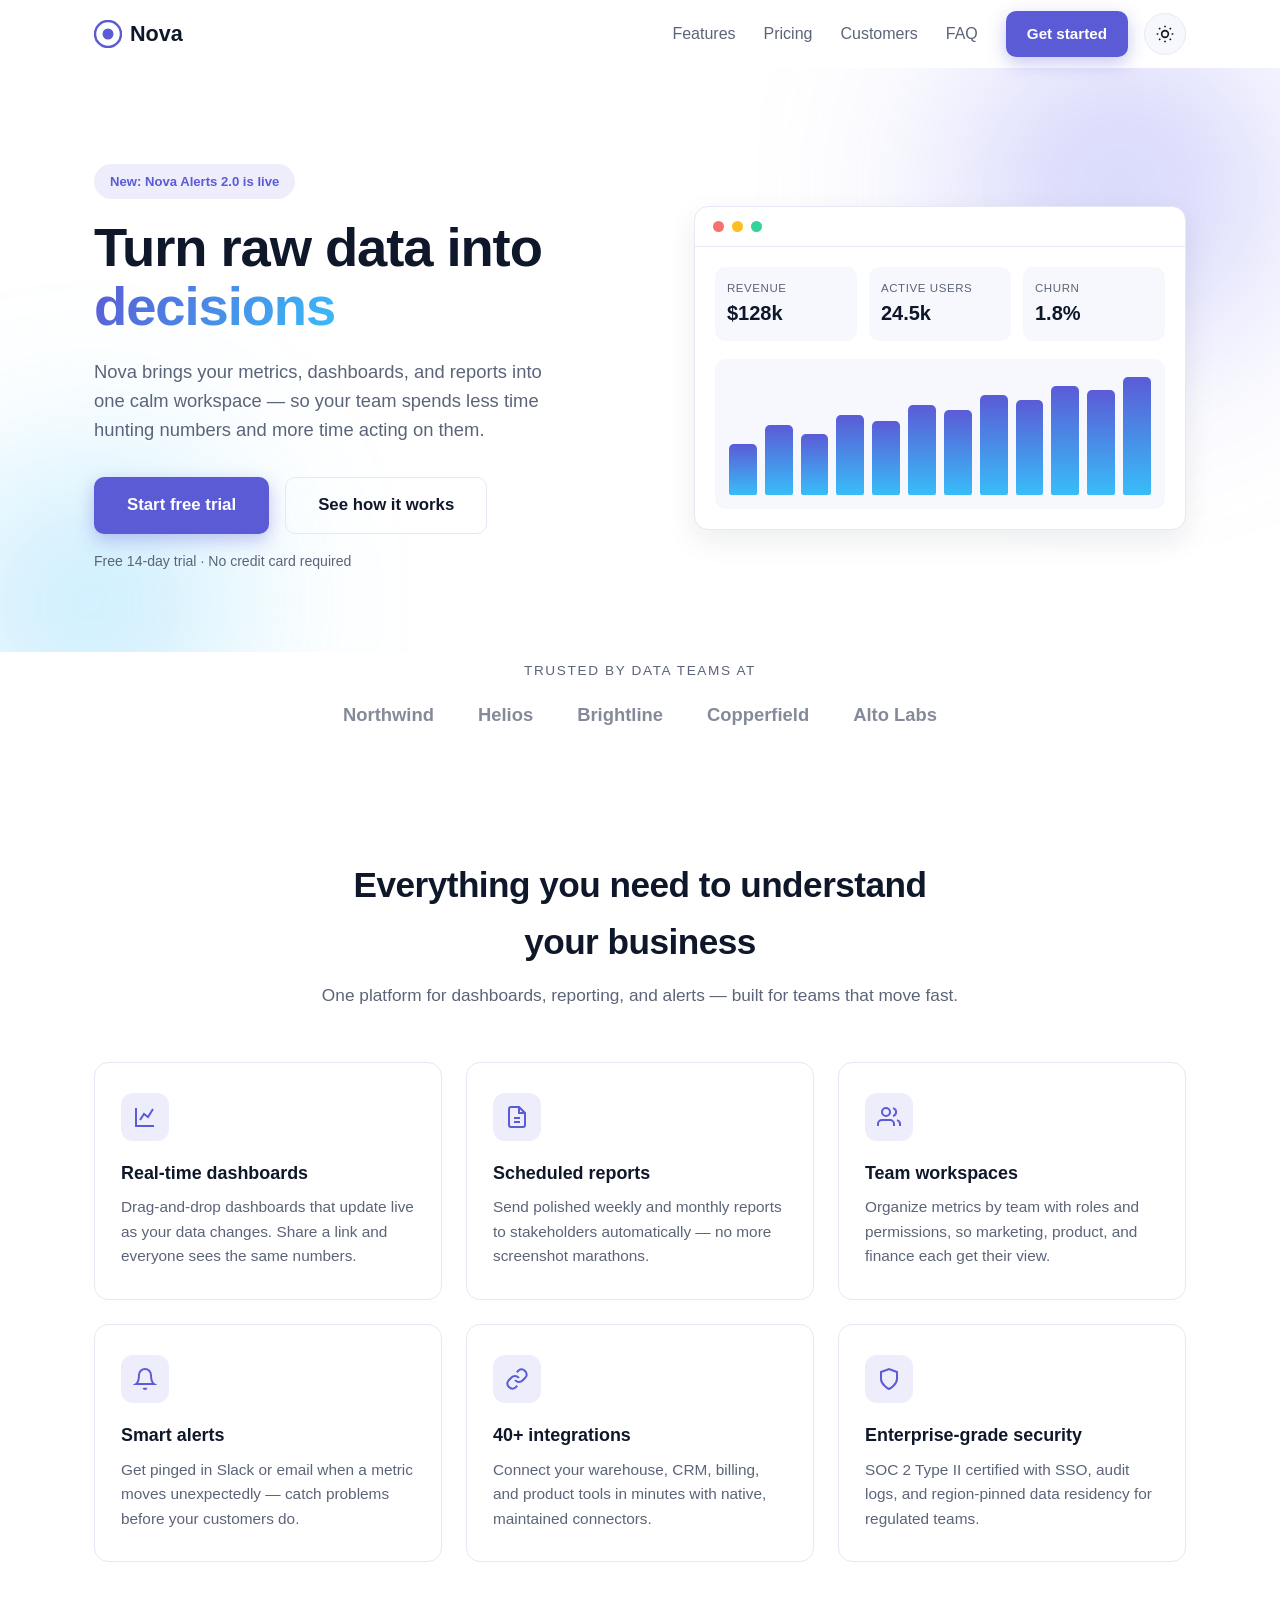
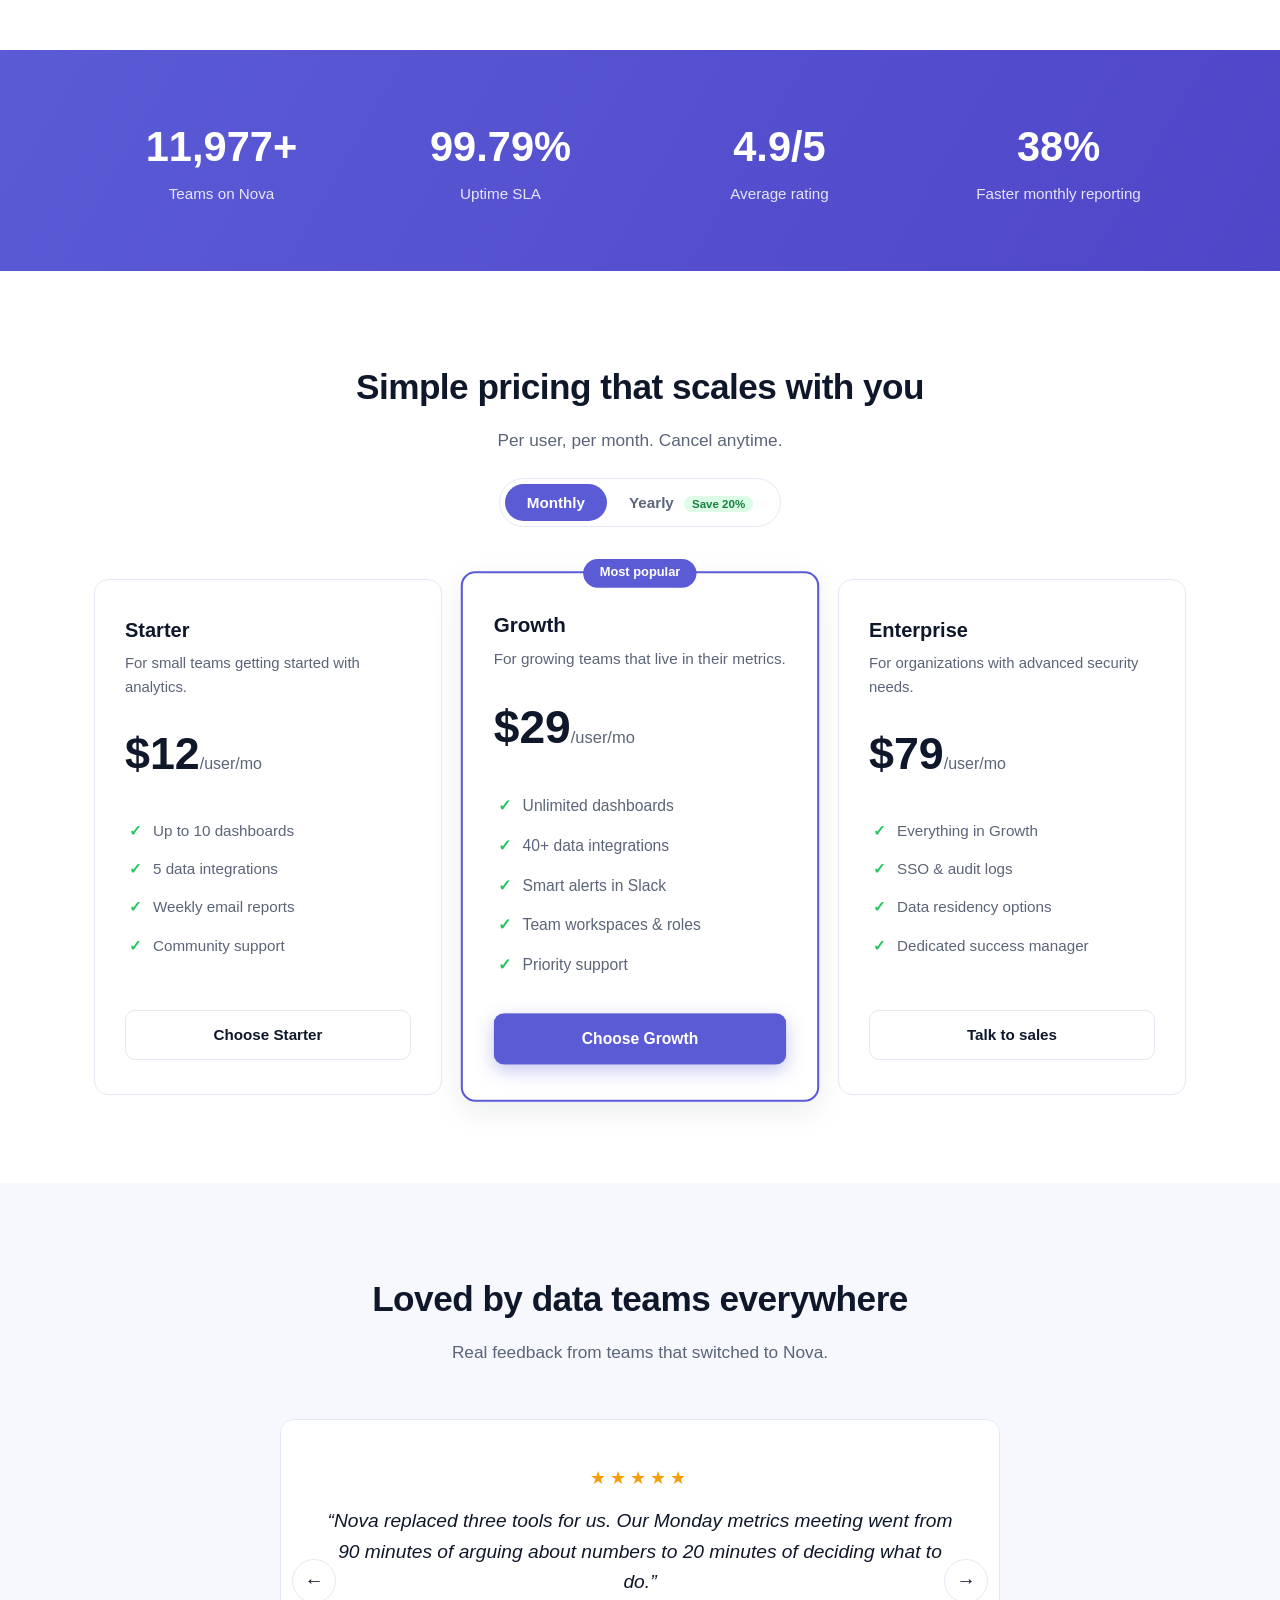
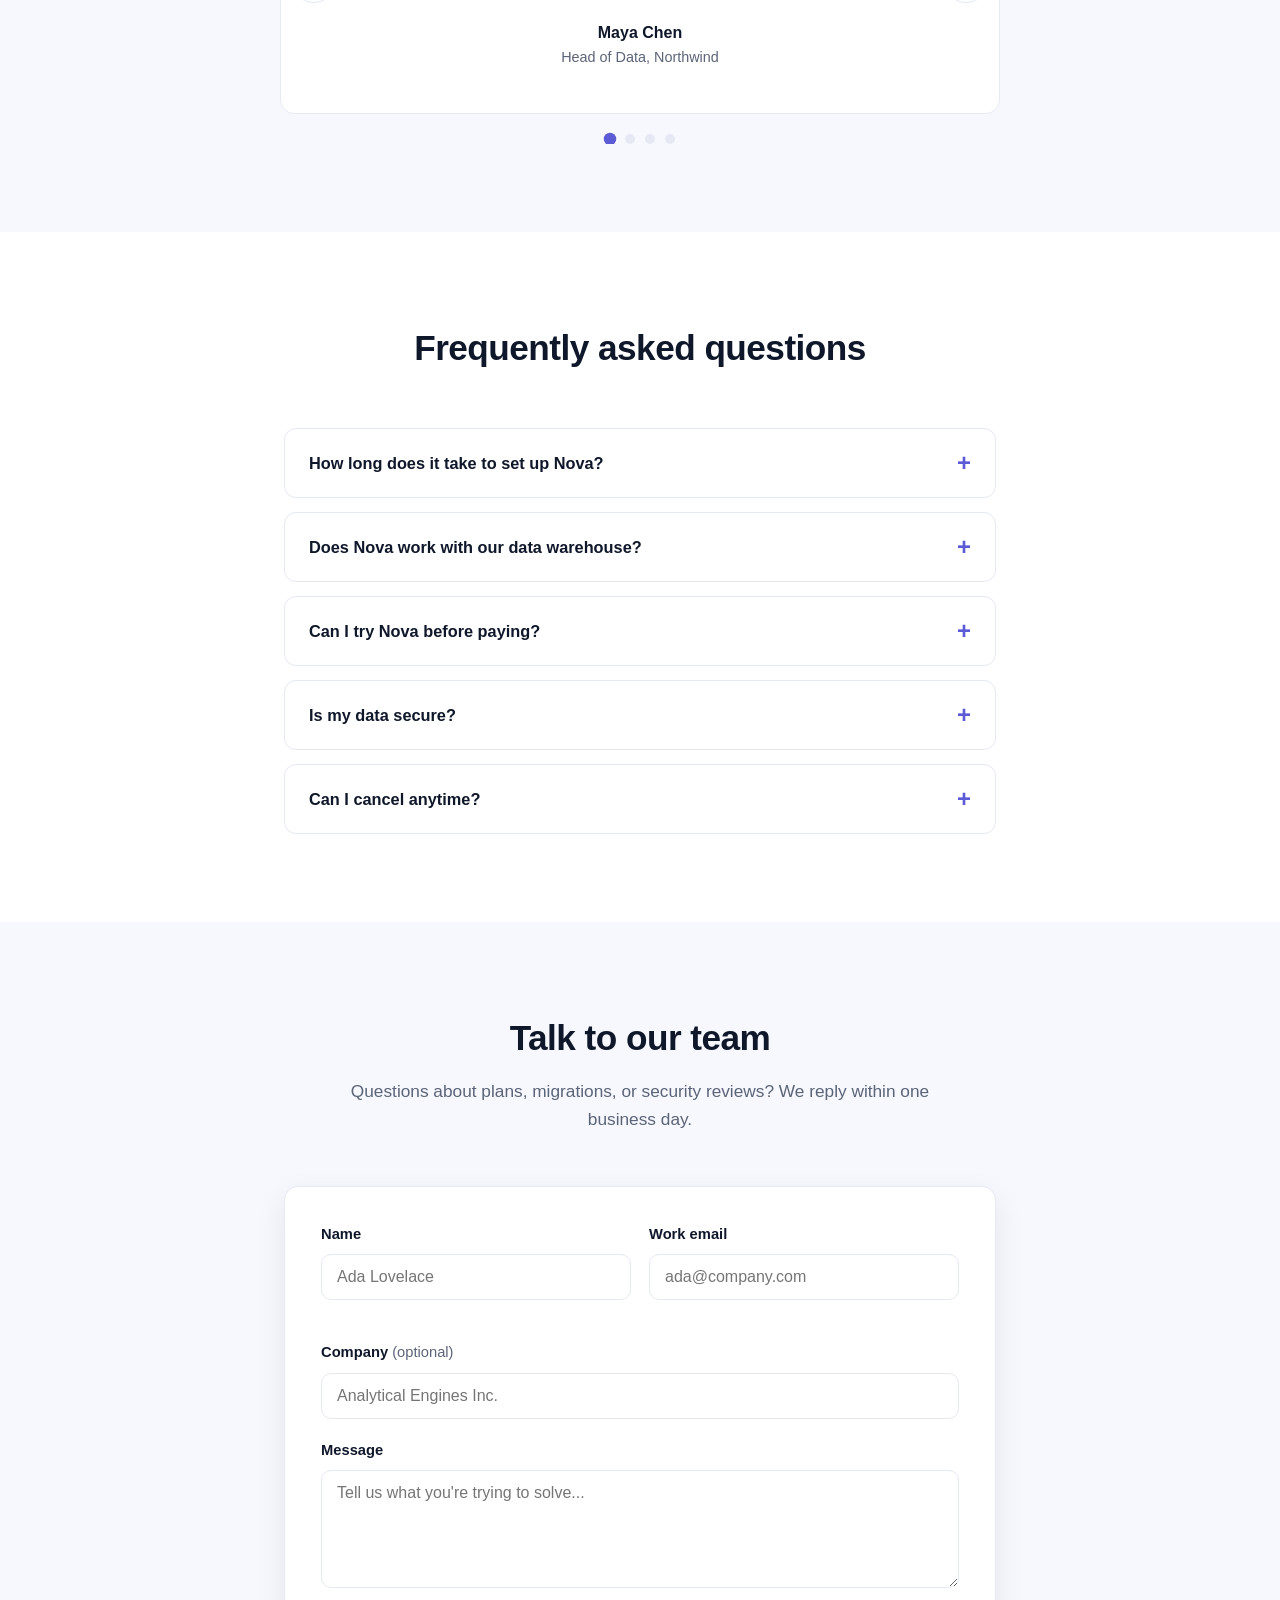
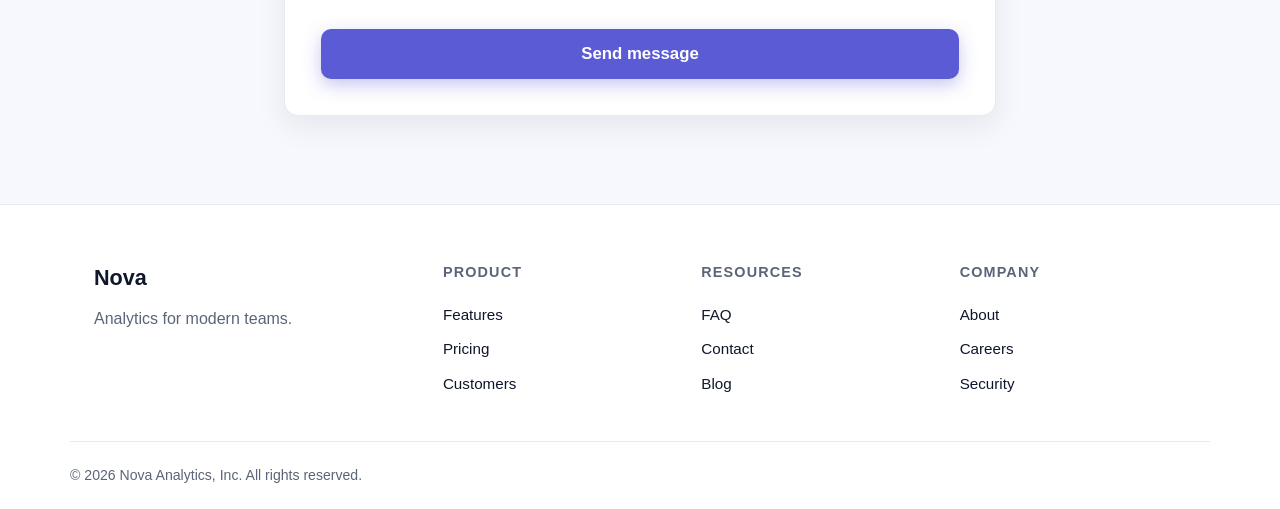
==== index.html @ 1d8ac04b "Add files via upload" ====
<!DOCTYPE html>
<html lang="en" data-theme="light">
<head>
  <meta charset="UTF-8" />
  <meta name="viewport" content="width=device-width, initial-scale=1.0" />
  <meta name="description" content="Nova — analytics for modern teams. Dashboards, reports and alerts in one calm workspace." />
  <title>Nova — Analytics for modern teams</title>
  <link rel="stylesheet" href="style.css" />
</head>
<body>
  <header id="siteHeader" class="site-header">
    <nav class="nav-inner" aria-label="Main navigation">
      <a href="#home" class="logo" aria-label="Nova home">
        <svg width="28" height="28" viewBox="0 0 28 28" fill="none" aria-hidden="true">
          <circle cx="14" cy="14" r="13" stroke="currentColor" stroke-width="2.5"/>
          <circle cx="14" cy="14" r="5.5" fill="currentColor"/>
        </svg>
        <span>Nova</span>
      </a>
      <button id="hamburger" class="hamburger" aria-label="Open menu" aria-expanded="false" aria-controls="navLinks">
        <span></span><span></span><span></span>
      </button>
      <ul id="navLinks" class="nav-links">
        <li><a href="#features">Features</a></li>
        <li><a href="#pricing">Pricing</a></li>
        <li><a href="#testimonials">Customers</a></li>
        <li><a href="#faq">FAQ</a></li>
        <li><a href="#contact" class="btn btn-primary nav-cta">Get started</a></li>
      </ul>
      <button id="themeToggle" class="theme-toggle" aria-label="Toggle dark mode">
        <svg class="icon-sun" width="20" height="20" viewBox="0 0 24 24" fill="none" stroke="currentColor" stroke-width="2" aria-hidden="true">
          <circle cx="12" cy="12" r="4"/><path d="M12 2v2M12 20v2M4.9 4.9l1.4 1.4M17.7 17.7l1.4 1.4M2 12h2M20 12h2M4.9 19.1l1.4-1.4M17.7 6.3l1.4-1.4"/>
        </svg>
        <svg class="icon-moon" width="20" height="20" viewBox="0 0 24 24" fill="none" stroke="currentColor" stroke-width="2" aria-hidden="true">
          <path d="M21 12.8A9 9 0 1 1 11.2 3a7 7 0 0 0 9.8 9.8z"/>
        </svg>
      </button>
    </nav>
  </header>

  <main>
    <!-- HERO -->
    <section id="home" class="hero">
      <div class="blob blob-1" aria-hidden="true"></div>
      <div class="blob blob-2" aria-hidden="true"></div>
      <div class="container hero-grid">
        <div class="hero-content">
          <span class="badge">New: Nova Alerts 2.0 is live</span>
          <h1>Turn raw data into <span class="gradient-text">decisions</span></h1>
          <p class="hero-sub">Nova brings your metrics, dashboards, and reports into one calm workspace — so your team spends less time hunting numbers and more time acting on them.</p>
          <div class="hero-ctas">
            <a href="#contact" class="btn btn-primary btn-lg">Start free trial</a>
            <a href="#features" class="btn btn-ghost btn-lg">See how it works</a>
          </div>
          <p class="hero-note">Free 14-day trial &middot; No credit card required</p>
        </div>
        <div class="hero-visual" aria-hidden="true">
          <div class="dash">
            <div class="dash-top"><span class="dot"></span><span class="dot"></span><span class="dot"></span></div>
            <div class="dash-body">
              <div class="kpi-row">
                <div class="kpi"><span class="kpi-label">Revenue</span><span class="kpi-val">$128k</span></div>
                <div class="kpi"><span class="kpi-label">Active users</span><span class="kpi-val">24.5k</span></div>
                <div class="kpi"><span class="kpi-label">Churn</span><span class="kpi-val">1.8%</span></div>
              </div>
              <div class="chart">
                <div class="bar" style="--h:42%"></div><div class="bar" style="--h:58%"></div>
                <div class="bar" style="--h:50%"></div><div class="bar" style="--h:66%"></div>
                <div class="bar" style="--h:61%"></div><div class="bar" style="--h:74%"></div>
                <div class="bar" style="--h:70%"></div><div class="bar" style="--h:82%"></div>
                <div class="bar" style="--h:78%"></div><div class="bar" style="--h:90%"></div>
                <div class="bar" style="--h:86%"></div><div class="bar" style="--h:97%"></div>
              </div>
            </div>
          </div>
        </div>
      </div>
    </section>

    <!-- TRUSTED BY -->
    <section class="trusted">
      <div class="container">
        <p class="trusted-label">Trusted by data teams at</p>
        <div class="logo-row">
          <span>Northwind</span><span>Helios</span><span>Brightline</span><span>Copperfield</span><span>Alto Labs</span>
        </div>
      </div>
    </section>

    <!-- FEATURES -->
    <section id="features" class="section">
      <div class="container">
        <div class="section-head reveal">
          <h2>Everything you need to understand your business</h2>
          <p>One platform for dashboards, reporting, and alerts — built for teams that move fast.</p>
        </div>
        <div class="feature-grid">
          <article class="feature-card reveal">
            <div class="feature-icon"><svg width="24" height="24" viewBox="0 0 24 24" fill="none" stroke="currentColor" stroke-width="2"><path d="M3 3v18h18"/><path d="M7 15l4-6 4 3 5-8"/></svg></div>
            <h3>Real-time dashboards</h3>
            <p>Drag-and-drop dashboards that update live as your data changes. Share a link and everyone sees the same numbers.</p>
          </article>
          <article class="feature-card reveal">
            <div class="feature-icon"><svg width="24" height="24" viewBox="0 0 24 24" fill="none" stroke="currentColor" stroke-width="2"><path d="M14 2H6a2 2 0 0 0-2 2v16a2 2 0 0 0 2 2h12a2 2 0 0 0 2-2V8z"/><path d="M14 2v6h6M9 13h6M9 17h6"/></svg></div>
            <h3>Scheduled reports</h3>
            <p>Send polished weekly and monthly reports to stakeholders automatically — no more screenshot marathons.</p>
          </article>
          <article class="feature-card reveal">
            <div class="feature-icon"><svg width="24" height="24" viewBox="0 0 24 24" fill="none" stroke="currentColor" stroke-width="2"><path d="M17 21v-2a4 4 0 0 0-4-4H5a4 4 0 0 0-4 4v2"/><circle cx="9" cy="7" r="4"/><path d="M23 21v-2a4 4 0 0 0-3-3.9M16 3.1a4 4 0 0 1 0 7.8"/></svg></div>
            <h3>Team workspaces</h3>
            <p>Organize metrics by team with roles and permissions, so marketing, product, and finance each get their view.</p>
          </article>
          <article class="feature-card reveal">
            <div class="feature-icon"><svg width="24" height="24" viewBox="0 0 24 24" fill="none" stroke="currentColor" stroke-width="2"><path d="M18 8a6 6 0 0 0-12 0c0 7-3 9-3 9h18s-3-2-3-9"/><path d="M13.7 21a2 2 0 0 1-3.4 0"/></svg></div>
            <h3>Smart alerts</h3>
            <p>Get pinged in Slack or email when a metric moves unexpectedly — catch problems before your customers do.</p>
          </article>
          <article class="feature-card reveal">
            <div class="feature-icon"><svg width="24" height="24" viewBox="0 0 24 24" fill="none" stroke="currentColor" stroke-width="2"><path d="M10 13a5 5 0 0 0 7.5.5l3-3a5 5 0 0 0-7-7l-1.7 1.7"/><path d="M14 11a5 5 0 0 0-7.5-.5l-3 3a5 5 0 0 0 7 7l1.7-1.7"/></svg></div>
            <h3>40+ integrations</h3>
            <p>Connect your warehouse, CRM, billing, and product tools in minutes with native, maintained connectors.</p>
          </article>
          <article class="feature-card reveal">
            <div class="feature-icon"><svg width="24" height="24" viewBox="0 0 24 24" fill="none" stroke="currentColor" stroke-width="2"><path d="M12 22s8-4 8-10V5l-8-3-8 3v7c0 6 8 10 8 10z"/></svg></div>
            <h3>Enterprise-grade security</h3>
            <p>SOC 2 Type II certified with SSO, audit logs, and region-pinned data residency for regulated teams.</p>
          </article>
        </div>
      </div>
    </section>

    <!-- STATS -->
    <section class="stats">
      <div class="container stats-grid">
        <div class="stat reveal"><span class="stat-num" data-target="12000" data-suffix="+">0</span><span class="stat-label">Teams on Nova</span></div>
        <div class="stat reveal"><span class="stat-num" data-target="99.99" data-suffix="%" data-decimals="2">0</span><span class="stat-label">Uptime SLA</span></div>
        <div class="stat reveal"><span class="stat-num" data-target="4.9" data-suffix="/5" data-decimals="1">0</span><span class="stat-label">Average rating</span></div>
        <div class="stat reveal"><span class="stat-num" data-target="38" data-suffix="%">0</span><span class="stat-label">Faster monthly reporting</span></div>
      </div>
    </section>

    <!-- PRICING -->
    <section id="pricing" class="section">
      <div class="container">
        <div class="section-head reveal">
          <h2>Simple pricing that scales with you</h2>
          <p>Per user, per month. Cancel anytime.</p>
          <div class="billing-toggle" role="group" aria-label="Billing period">
            <button class="toggle-btn active" data-period="monthly">Monthly</button>
            <button class="toggle-btn" data-period="yearly">Yearly <span class="save-tag">Save 20%</span></button>
          </div>
        </div>
        <div class="pricing-grid">
          <article class="price-card reveal">
            <h3>Starter</h3>
            <p class="price-desc">For small teams getting started with analytics.</p>
            <p class="price"><span class="amount" data-monthly="12" data-yearly="9">$12</span><span class="per">/user/mo</span></p>
            <ul>
              <li>Up to 10 dashboards</li>
              <li>5 data integrations</li>
              <li>Weekly email reports</li>
              <li>Community support</li>
            </ul>
            <a href="#contact" class="btn btn-ghost btn-block">Choose Starter</a>
          </article>
          <article class="price-card featured reveal">
            <span class="featured-tag">Most popular</span>
            <h3>Growth</h3>
            <p class="price-desc">For growing teams that live in their metrics.</p>
            <p class="price"><span class="amount" data-monthly="29" data-yearly="24">$29</span><span class="per">/user/mo</span></p>
            <ul>
              <li>Unlimited dashboards</li>
              <li>40+ data integrations</li>
              <li>Smart alerts in Slack</li>
              <li>Team workspaces &amp; roles</li>
              <li>Priority support</li>
            </ul>
            <a href="#contact" class="btn btn-primary btn-block">Choose Growth</a>
          </article>
          <article class="price-card reveal">
            <h3>Enterprise</h3>
            <p class="price-desc">For organizations with advanced security needs.</p>
            <p class="price"><span class="amount" data-monthly="79" data-yearly="65">$79</span><span class="per">/user/mo</span></p>
            <ul>
              <li>Everything in Growth</li>
              <li>SSO &amp; audit logs</li>
              <li>Data residency options</li>
              <li>Dedicated success manager</li>
            </ul>
            <a href="#contact" class="btn btn-ghost btn-block">Talk to sales</a>
          </article>
        </div>
      </div>
    </section>

    <!-- TESTIMONIALS -->
    <section id="testimonials" class="section section-alt">
      <div class="container">
        <div class="section-head reveal">
          <h2>Loved by data teams everywhere</h2>
          <p>Real feedback from teams that switched to Nova.</p>
        </div>
        <div class="carousel reveal" id="carousel">
          <div class="t-track" id="tTrack"></div>
          <button class="t-nav t-prev" id="tPrev" aria-label="Previous testimonial">&#8592;</button>
          <button class="t-nav t-next" id="tNext" aria-label="Next testimonial">&#8594;</button>
          <div class="t-dots" id="tDots" role="tablist" aria-label="Testimonial selector"></div>
        </div>
      </div>
    </section>

    <!-- FAQ -->
    <section id="faq" class="section">
      <div class="container narrow">
        <div class="section-head reveal">
          <h2>Frequently asked questions</h2>
        </div>
        <div class="faq-list">
          <div class="faq-item reveal">
            <button class="faq-q" aria-expanded="false">How long does it take to set up Nova?<span class="faq-icon">+</span></button>
            <div class="faq-a"><p>Most teams connect their first data source and build a dashboard within an hour. Our onboarding checklist and templates walk you through every step, and our team helps on Growth and Enterprise plans.</p></div>
          </div>
          <div class="faq-item reveal">
            <button class="faq-q" aria-expanded="false">Does Nova work with our data warehouse?<span class="faq-icon">+</span></button>
            <div class="faq-a"><p>Yes. Nova connects natively to Snowflake, BigQuery, Redshift, Postgres, and 40+ other sources. If your data lives somewhere unusual, our API and CSV import have you covered.</p></div>
          </div>
          <div class="faq-item reveal">
            <button class="faq-q" aria-expanded="false">Can I try Nova before paying?<span class="faq-icon">+</span></button>
            <div class="faq-a"><p>Absolutely — every plan starts with a free 14-day trial. No credit card required, and you keep your dashboards even if you decide not to continue.</p></div>
          </div>
          <div class="faq-item reveal">
            <button class="faq-q" aria-expanded="false">Is my data secure?<span class="faq-icon">+</span></button>
            <div class="faq-a"><p>Nova is SOC 2 Type II certified with encryption in transit and at rest, SSO/SAML on Enterprise, granular role-based access, and full audit logs.</p></div>
          </div>
          <div class="faq-item reveal">
            <button class="faq-q" aria-expanded="false">Can I cancel anytime?<span class="faq-icon">+</span></button>
            <div class="faq-a"><p>Yes. Monthly plans can be cancelled in two clicks from your billing page. Yearly plans can be cancelled at renewal — and we'll remind you 30 days before it renews.</p></div>
          </div>
        </div>
      </div>
    </section>

    <!-- CONTACT -->
    <section id="contact" class="section section-alt">
      <div class="container narrow">
        <div class="section-head reveal">
          <h2>Talk to our team</h2>
          <p>Questions about plans, migrations, or security reviews? We reply within one business day.</p>
        </div>
        <form id="contactForm" class="contact-form reveal" novalidate>
          <div class="form-row">
            <div class="form-group">
              <label for="cfName">Name</label>
              <input type="text" id="cfName" name="name" placeholder="Ada Lovelace" autocomplete="name" />
              <small class="err" id="err-cfName"></small>
            </div>
            <div class="form-group">
              <label for="cfEmail">Work email</label>
              <input type="email" id="cfEmail" name="email" placeholder="ada@company.com" autocomplete="email" />
              <small class="err" id="err-cfEmail"></small>
            </div>
          </div>
          <div class="form-group">
            <label for="cfCompany">Company <span class="optional">(optional)</span></label>
            <input type="text" id="cfCompany" name="company" placeholder="Analytical Engines Inc." autocomplete="organization" />
          </div>
          <div class="form-group">
            <label for="cfMessage">Message</label>
            <textarea id="cfMessage" name="message" rows="5" placeholder="Tell us what you're trying to solve..."></textarea>
            <small class="err" id="err-cfMessage"></small>
          </div>
          <button type="submit" class="btn btn-primary btn-lg btn-block">Send message</button>
        </form>
        <div id="formSuccess" class="form-success" hidden>
          <div class="success-check">&#10003;</div>
          <h3>Message sent!</h3>
          <p>Thanks for reaching out — someone from our team will reply within one business day.</p>
        </div>
      </div>
    </section>
  </main>

  <footer class="site-footer">
    <div class="container footer-grid">
      <div class="footer-brand">
        <a href="#home" class="logo"><span>Nova</span></a>
        <p>Analytics for modern teams.</p>
      </div>
      <div class="footer-col">
        <h4>Product</h4>
        <a href="#features">Features</a><a href="#pricing">Pricing</a><a href="#testimonials">Customers</a>
      </div>
      <div class="footer-col">
        <h4>Resources</h4>
        <a href="#faq">FAQ</a><a href="#contact">Contact</a><a href="#home">Blog</a>
      </div>
      <div class="footer-col">
        <h4>Company</h4>
        <a href="#home">About</a><a href="#home">Careers</a><a href="#home">Security</a>
      </div>
    </div>
    <div class="container footer-bottom">
      <p>&copy; <span id="year"></span> Nova Analytics, Inc. All rights reserved.</p>
    </div>
  </footer>

  <script src="script.js"></script>
</body>
</html>
---- style.css ----
/* ============ Nova landing page ============ */
:root {
  --bg: #ffffff;
  --bg-soft: #f6f8fd;
  --card: #ffffff;
  --text: #0f172a;
  --muted: #5b6478;
  --primary: #5b5bd6;
  --primary-dark: #4646b8;
  --primary-soft: #eeedfb;
  --border: #e6e9f4;
  --shadow: 0 10px 30px rgba(15, 23, 42, 0.08);
  --radius: 14px;
  --header-h: 68px;
}
[data-theme="dark"] {
  --bg: #0b1020;
  --bg-soft: #101736;
  --card: #141c3a;
  --text: #eef1fa;
  --muted: #9aa3c0;
  --primary: #7c7cf4;
  --primary-dark: #6565e8;
  --primary-soft: #1d2450;
  --border: #232c55;
  --shadow: 0 10px 30px rgba(0, 0, 0, 0.35);
}
* { margin: 0; padding: 0; box-sizing: border-box; }
html { scroll-behavior: smooth; }
body {
  font-family: "Inter", -apple-system, BlinkMacSystemFont, "Segoe UI", Roboto, sans-serif;
  background: var(--bg);
  color: var(--text);
  line-height: 1.6;
  transition: background 0.3s, color 0.3s;
}
.container { max-width: 1140px; margin: 0 auto; padding: 0 24px; }
.container.narrow { max-width: 760px; }
section { scroll-margin-top: var(--header-h); }
img { max-width: 100%; }

/* Buttons */
.btn {
  display: inline-block; padding: 12px 24px; border-radius: 10px;
  font-weight: 600; font-size: 0.95rem; text-decoration: none;
  border: 1px solid transparent; cursor: pointer; transition: transform 0.15s, box-shadow 0.15s, background 0.2s;
  text-align: center;
}
.btn:active { transform: translateY(1px); }
.btn-primary { background: var(--primary); color: #fff; box-shadow: 0 6px 18px rgba(91, 91, 214, 0.35); }
.btn-primary:hover { background: var(--primary-dark); }
.btn-ghost { background: transparent; color: var(--text); border-color: var(--border); }
.btn-ghost:hover { border-color: var(--primary); color: var(--primary); }
.btn-lg { padding: 14px 32px; font-size: 1.05rem; }
.btn-block { width: 100%; }

/* Header */
.site-header {
  position: sticky; top: 0; z-index: 100; height: var(--header-h);
  background: color-mix(in srgb, var(--bg) 88%, transparent);
  backdrop-filter: blur(12px); -webkit-backdrop-filter: blur(12px);
  border-bottom: 1px solid transparent; transition: border-color 0.3s, box-shadow 0.3s;
}
.site-header.scrolled { border-color: var(--border); box-shadow: 0 4px 20px rgba(15, 23, 42, 0.06); }
.nav-inner { max-width: 1140px; margin: 0 auto; padding: 0 24px; height: var(--header-h); display: flex; align-items: center; gap: 16px; }
.logo { display: flex; align-items: center; gap: 8px; font-size: 1.35rem; font-weight: 800; color: var(--primary); text-decoration: none; margin-right: auto; }
.logo span { color: var(--text); }
.nav-links { display: flex; align-items: center; gap: 28px; list-style: none; }
.nav-links a:not(.btn) { color: var(--muted); text-decoration: none; font-weight: 500; }
.nav-links a:not(.btn):hover { color: var(--primary); }
.nav-cta { padding: 10px 20px; }
.theme-toggle {
  background: var(--bg-soft); border: 1px solid var(--border); border-radius: 50%;
  width: 42px; height: 42px; display: grid; place-items: center; cursor: pointer; color: var(--text);
}
.theme-toggle:hover { border-color: var(--primary); }
.icon-moon { display: none; }
[data-theme="dark"] .icon-moon { display: block; }
[data-theme="dark"] .icon-sun { display: none; }
.hamburger { display: none; background: none; border: none; cursor: pointer; flex-direction: column; gap: 5px; padding: 8px; }
.hamburger span { width: 24px; height: 2.5px; background: var(--text); border-radius: 2px; transition: 0.3s; }
.hamburger.open span:nth-child(1) { transform: translateY(7.5px) rotate(45deg); }
.hamburger.open span:nth-child(2) { opacity: 0; }
.hamburger.open span:nth-child(3) { transform: translateY(-7.5px) rotate(-45deg); }

/* Hero */
.hero { position: relative; overflow: hidden; padding: 96px 0 80px; }
.blob { position: absolute; border-radius: 50%; filter: blur(90px); opacity: 0.5; z-index: 0; animation: drift 14s ease-in-out infinite alternate; }
.blob-1 { width: 480px; height: 480px; background: radial-gradient(circle, #7c7cf4, transparent 70%); top: -120px; right: -80px; }
.blob-2 { width: 380px; height: 380px; background: radial-gradient(circle, #38bdf8, transparent 70%); bottom: -140px; left: -100px; animation-delay: -6s; }
@keyframes drift {
  from { transform: translate(0, 0) scale(1); border-radius: 50%; }
  to { transform: translate(-40px, 50px) scale(1.12); border-radius: 42% 58% 60% 40% / 55% 42% 58% 45%; }
}
.hero-grid { position: relative; z-index: 1; display: grid; grid-template-columns: 1.05fr 0.95fr; gap: 56px; align-items: center; }
.badge { display: inline-block; background: var(--primary-soft); color: var(--primary); font-weight: 600; font-size: 0.82rem; padding: 7px 16px; border-radius: 999px; margin-bottom: 20px; }
.hero h1 { font-size: 3.4rem; line-height: 1.08; letter-spacing: -0.02em; margin-bottom: 20px; }
.gradient-text { background: linear-gradient(120deg, var(--primary), #38bdf8); -webkit-background-clip: text; background-clip: text; color: transparent; }
.hero-sub { font-size: 1.15rem; color: var(--muted); margin-bottom: 32px; max-width: 480px; }
.hero-ctas { display: flex; gap: 16px; flex-wrap: wrap; margin-bottom: 16px; }
.hero-note { font-size: 0.88rem; color: var(--muted); }

/* Dashboard mockup */
.dash { background: var(--card); border: 1px solid var(--border); border-radius: var(--radius); box-shadow: var(--shadow); overflow: hidden; animation: float 6s ease-in-out infinite; }
@keyframes float { 0%, 100% { transform: translateY(0); } 50% { transform: translateY(-12px); } }
.dash-top { display: flex; gap: 8px; padding: 14px 18px; border-bottom: 1px solid var(--border); }
.dot { width: 11px; height: 11px; border-radius: 50%; background: var(--border); }
.dot:nth-child(1) { background: #f87171; } .dot:nth-child(2) { background: #fbbf24; } .dot:nth-child(3) { background: #34d399; }
.dash-body { padding: 20px; }
.kpi-row { display: grid; grid-template-columns: repeat(3, 1fr); gap: 12px; margin-bottom: 18px; }
.kpi { background: var(--bg-soft); border-radius: 10px; padding: 12px; display: flex; flex-direction: column; }
.kpi-label { font-size: 0.72rem; color: var(--muted); text-transform: uppercase; letter-spacing: 0.05em; }
.kpi-val { font-size: 1.25rem; font-weight: 700; }
.chart { display: flex; align-items: flex-end; gap: 8px; height: 150px; background: var(--bg-soft); border-radius: 10px; padding: 14px; }
.bar { flex: 1; height: var(--h); background: linear-gradient(180deg, var(--primary), #38bdf8); border-radius: 5px 5px 2px 2px; animation: grow 1.2s ease backwards; }
.bar:nth-child(2) { animation-delay: 0.08s; } .bar:nth-child(3) { animation-delay: 0.16s; }
.bar:nth-child(4) { animation-delay: 0.24s; } .bar:nth-child(5) { animation-delay: 0.32s; }
.bar:nth-child(6) { animation-delay: 0.4s; } .bar:nth-child(7) { animation-delay: 0.48s; }
.bar:nth-child(8) { animation-delay: 0.56s; } .bar:nth-child(9) { animation-delay: 0.64s; }
.bar:nth-child(10) { animation-delay: 0.72s; } .bar:nth-child(11) { animation-delay: 0.8s; }
.bar:nth-child(12) { animation-delay: 0.88s; }
@keyframes grow { from { height: 4%; } }

/* Trusted by */
.trusted { padding: 8px 0 40px; text-align: center; }
.trusted-label { color: var(--muted); font-size: 0.85rem; text-transform: uppercase; letter-spacing: 0.12em; margin-bottom: 18px; }
.logo-row { display: flex; justify-content: center; gap: 44px; flex-wrap: wrap; font-weight: 700; font-size: 1.15rem; color: var(--muted); opacity: 0.75; }

/* Sections */
.section { padding: 88px 0; }
.section-alt { background: var(--bg-soft); }
.section-head { text-align: center; max-width: 640px; margin: 0 auto 52px; }
.section-head h2 { font-size: 2.2rem; letter-spacing: -0.015em; margin-bottom: 12px; }
.section-head p { color: var(--muted); font-size: 1.08rem; }

/* Scroll reveal */
.reveal { opacity: 0; transform: translateY(28px); transition: opacity 0.7s ease, transform 0.7s ease; }
.reveal.visible { opacity: 1; transform: none; }

/* Features */
.feature-grid { display: grid; grid-template-columns: repeat(3, 1fr); gap: 24px; }
.feature-card { background: var(--card); border: 1px solid var(--border); border-radius: var(--radius); padding: 30px 26px; transition: transform 0.2s, box-shadow 0.2s; }
.feature-card:hover { transform: translateY(-6px); box-shadow: var(--shadow); }
.feature-icon { width: 48px; height: 48px; border-radius: 12px; background: var(--primary-soft); color: var(--primary); display: grid; place-items: center; margin-bottom: 18px; }
.feature-card h3 { font-size: 1.12rem; margin-bottom: 8px; }
.feature-card p { color: var(--muted); font-size: 0.96rem; }

/* Stats */
.stats { background: linear-gradient(120deg, var(--primary), #4f46c8); padding: 64px 0; }
.stats-grid { display: grid; grid-template-columns: repeat(4, 1fr); gap: 24px; text-align: center; color: #fff; }
.stat-num { display: block; font-size: 2.6rem; font-weight: 800; }
.stat-label { opacity: 0.85; font-size: 0.95rem; }

/* Pricing */
.billing-toggle { display: inline-flex; background: var(--card); border: 1px solid var(--border); border-radius: 999px; padding: 5px; margin-top: 24px; }
.toggle-btn { border: none; background: none; padding: 10px 22px; border-radius: 999px; font-weight: 600; cursor: pointer; color: var(--muted); font-size: 0.95rem; }
.toggle-btn.active { background: var(--primary); color: #fff; }
.save-tag { background: #dcfce7; color: #15803d; font-size: 0.72rem; padding: 2px 8px; border-radius: 999px; margin-left: 6px; }
.pricing-grid { display: grid; grid-template-columns: repeat(3, 1fr); gap: 24px; align-items: stretch; }
.price-card { position: relative; background: var(--card); border: 1px solid var(--border); border-radius: var(--radius); padding: 34px 30px; display: flex; flex-direction: column; }
.price-card.featured { border: 2px solid var(--primary); box-shadow: var(--shadow); transform: scale(1.03); }
.featured-tag { position: absolute; top: -14px; left: 50%; transform: translateX(-50%); background: var(--primary); color: #fff; font-size: 0.78rem; font-weight: 700; padding: 4px 16px; border-radius: 999px; }
.price-card h3 { font-size: 1.25rem; }
.price-desc { color: var(--muted); font-size: 0.93rem; margin: 6px 0 18px; }
.price { margin-bottom: 22px; }
.amount { font-size: 2.8rem; font-weight: 800; transition: opacity 0.2s; }
.per { color: var(--muted); }
.price-card ul { list-style: none; margin-bottom: 28px; flex: 1; }
.price-card li { padding: 7px 0 7px 28px; position: relative; color: var(--muted); font-size: 0.95rem; }
.price-card li::before { content: "\2713"; position: absolute; left: 4px; color: #22c55e; font-weight: 700; }

/* Testimonials */
.carousel { position: relative; max-width: 720px; margin: 0 auto; overflow: hidden; border-radius: var(--radius); }
.t-track { display: flex; transition: transform 0.5s ease; }
.t-slide { min-width: 100%; background: var(--card); border: 1px solid var(--border); border-radius: var(--radius); padding: 44px 40px; text-align: center; }
.t-quote { font-size: 1.2rem; font-style: italic; margin-bottom: 22px; }
.t-stars { color: #f59e0b; letter-spacing: 4px; margin-bottom: 14px; font-size: 1.1rem; }
.t-name { font-weight: 700; }
.t-role { color: var(--muted); font-size: 0.9rem; }
.t-nav { position: absolute; top: 50%; transform: translateY(-50%); background: var(--card); border: 1px solid var(--border); width: 44px; height: 44px; border-radius: 50%; cursor: pointer; font-size: 1.2rem; color: var(--text); }
.t-nav:hover { border-color: var(--primary); color: var(--primary); }
.t-prev { left: 12px; } .t-next { right: 12px; }
.t-dots { display: flex; justify-content: center; gap: 10px; margin-top: 20px; }
.t-dot { width: 10px; height: 10px; border-radius: 50%; border: none; background: var(--border); cursor: pointer; padding: 0; }
.t-dot.active { background: var(--primary); transform: scale(1.25); }

/* FAQ */
.faq-list { display: flex; flex-direction: column; gap: 14px; }
.faq-item { background: var(--card); border: 1px solid var(--border); border-radius: 12px; overflow: hidden; }
.faq-q { width: 100%; background: none; border: none; padding: 20px 24px; font-size: 1.02rem; font-weight: 600; color: var(--text); display: flex; justify-content: space-between; align-items: center; cursor: pointer; text-align: left; gap: 16px; }
.faq-icon { font-size: 1.5rem; color: var(--primary); transition: transform 0.3s; flex-shrink: 0; }
.faq-item.open .faq-icon { transform: rotate(45deg); }
.faq-a { max-height: 0; overflow: hidden; transition: max-height 0.35s ease; }
.faq-a p { padding: 0 24px 22px; color: var(--muted); }

/* Contact */
.contact-form { background: var(--card); border: 1px solid var(--border); border-radius: var(--radius); padding: 36px; box-shadow: var(--shadow); }
.form-row { display: grid; grid-template-columns: 1fr 1fr; gap: 18px; }
.form-group { margin-bottom: 20px; display: flex; flex-direction: column; }
.form-group label { font-weight: 600; font-size: 0.92rem; margin-bottom: 8px; }
.optional { color: var(--muted); font-weight: 400; }
.form-group input, .form-group textarea {
  padding: 13px 15px; border: 1.5px solid var(--border); border-radius: 10px;
  font-size: 1rem; font-family: inherit; background: var(--bg); color: var(--text);
}
.form-group input:focus, .form-group textarea:focus { outline: none; border-color: var(--primary); box-shadow: 0 0 0 3px var(--primary-soft); }
.form-group input.invalid, .form-group textarea.invalid { border-color: #ef4444; }
.err { color: #ef4444; font-size: 0.83rem; min-height: 1.2em; margin-top: 5px; }
.form-success { background: var(--card); border: 1px solid var(--border); border-radius: var(--radius); padding: 56px 36px; text-align: center; box-shadow: var(--shadow); }
.success-check { width: 64px; height: 64px; border-radius: 50%; background: #dcfce7; color: #15803d; font-size: 2rem; display: grid; place-items: center; margin: 0 auto 20px; }

/* Footer */
.site-footer { border-top: 1px solid var(--border); padding: 56px 0 0; }
.footer-grid { display: grid; grid-template-columns: 1.4fr 1fr 1fr 1fr; gap: 32px; margin-bottom: 40px; }
.footer-brand p { color: var(--muted); margin-top: 10px; }
.footer-col h4 { font-size: 0.9rem; text-transform: uppercase; letter-spacing: 0.08em; margin-bottom: 14px; color: var(--muted); }
.footer-col a { display: block; color: var(--text); text-decoration: none; padding: 5px 0; font-size: 0.95rem; }
.footer-col a:hover { color: var(--primary); }
.footer-bottom { border-top: 1px solid var(--border); padding: 22px 0; color: var(--muted); font-size: 0.88rem; }

/* Responsive */
@media (max-width: 960px) {
  .hero-grid { grid-template-columns: 1fr; }
  .hero h1 { font-size: 2.6rem; }
  .feature-grid { grid-template-columns: repeat(2, 1fr); }
  .pricing-grid { grid-template-columns: 1fr; max-width: 460px; margin: 0 auto; }
  .price-card.featured { transform: none; }
  .stats-grid { grid-template-columns: repeat(2, 1fr); gap: 36px; }
  .footer-grid { grid-template-columns: 1fr 1fr; }
}
@media (max-width: 640px) {
  .hamburger { display: flex; }
  .theme-toggle { margin-left: auto; }
  .nav-links {
    position: absolute; top: var(--header-h); left: 0; right: 0;
    background: var(--bg); flex-direction: column; align-items: stretch;
    padding: 12px 24px 24px; gap: 4px; border-bottom: 1px solid var(--border);
    display: none;
  }
  .nav-links.open { display: flex; }
  .nav-links a:not(.btn) { padding: 12px 0; border-bottom: 1px solid var(--border); }
  .nav-cta { margin-top: 12px; }
  .hero { padding: 64px 0 56px; }
  .hero h1 { font-size: 2.15rem; }
  .feature-grid { grid-template-columns: 1fr; }
  .form-row { grid-template-columns: 1fr; }
  .t-nav { display: none; }
  .section { padding: 64px 0; }
}
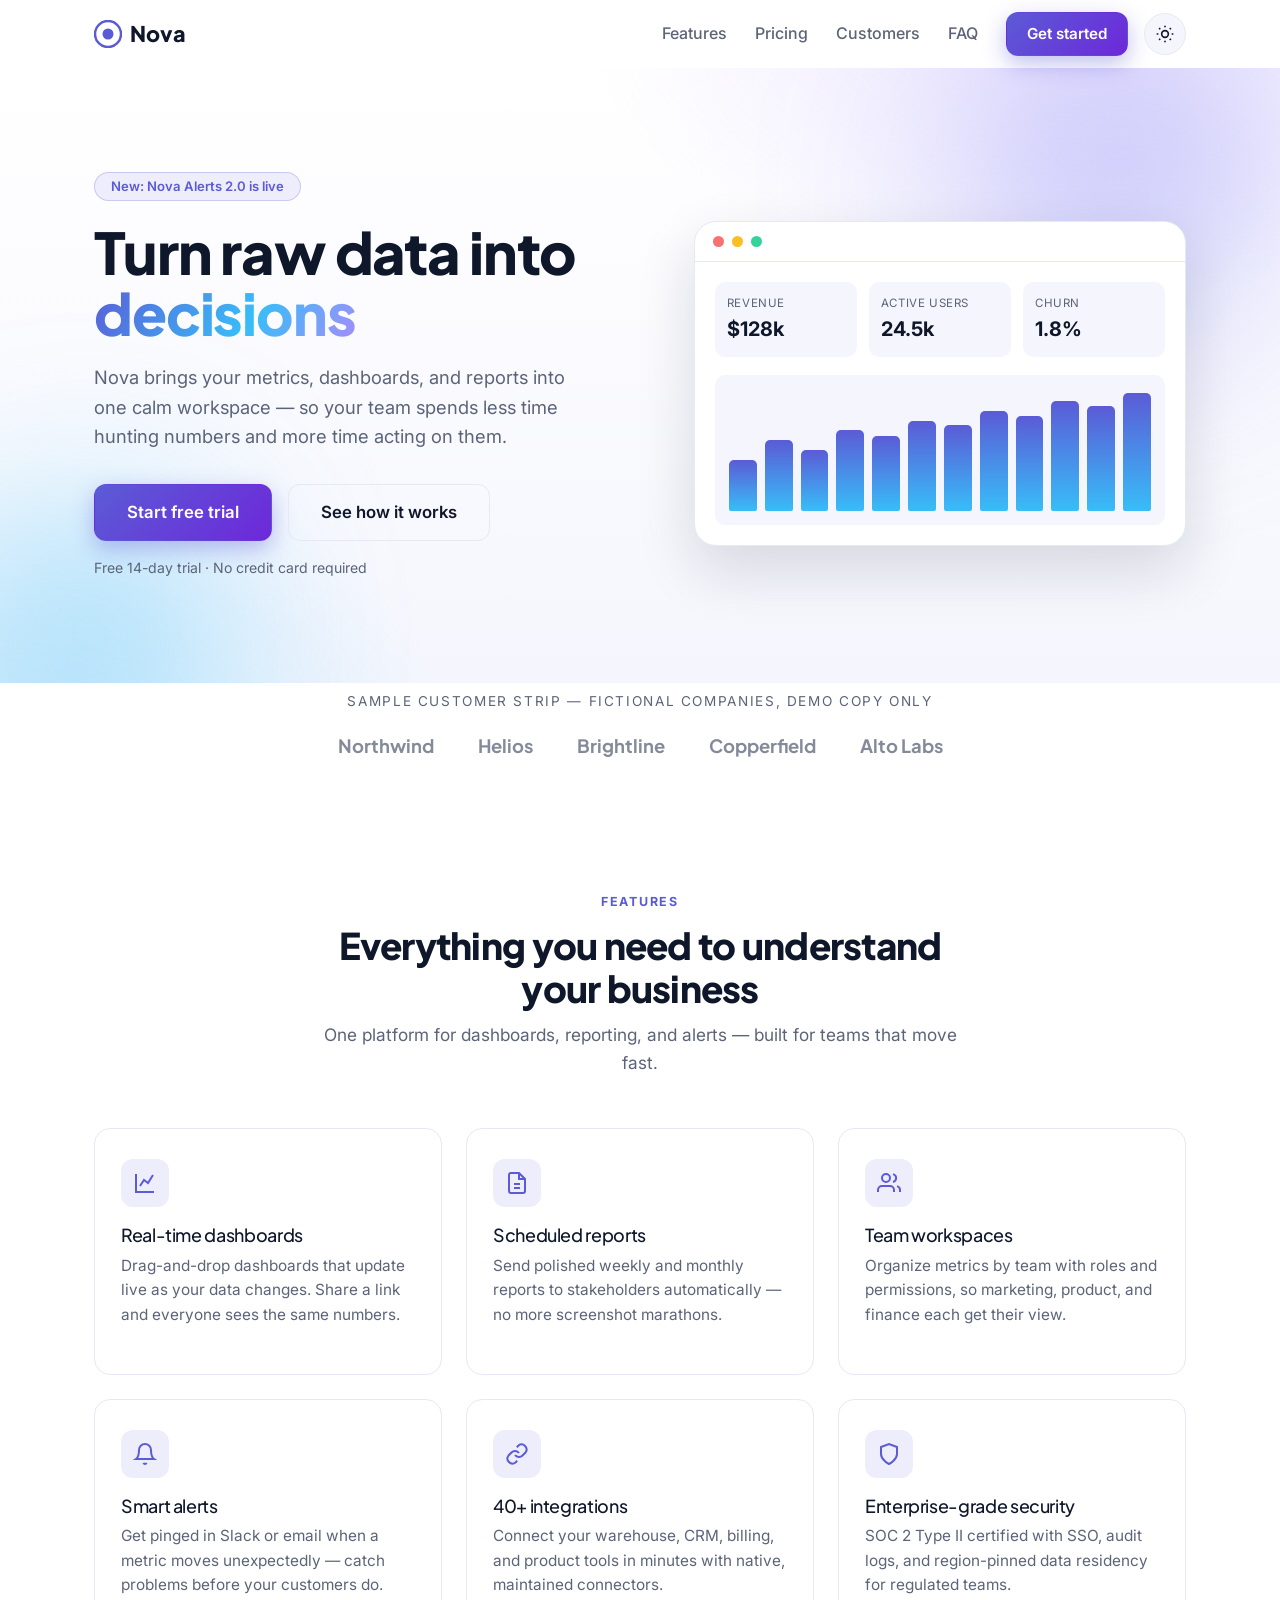
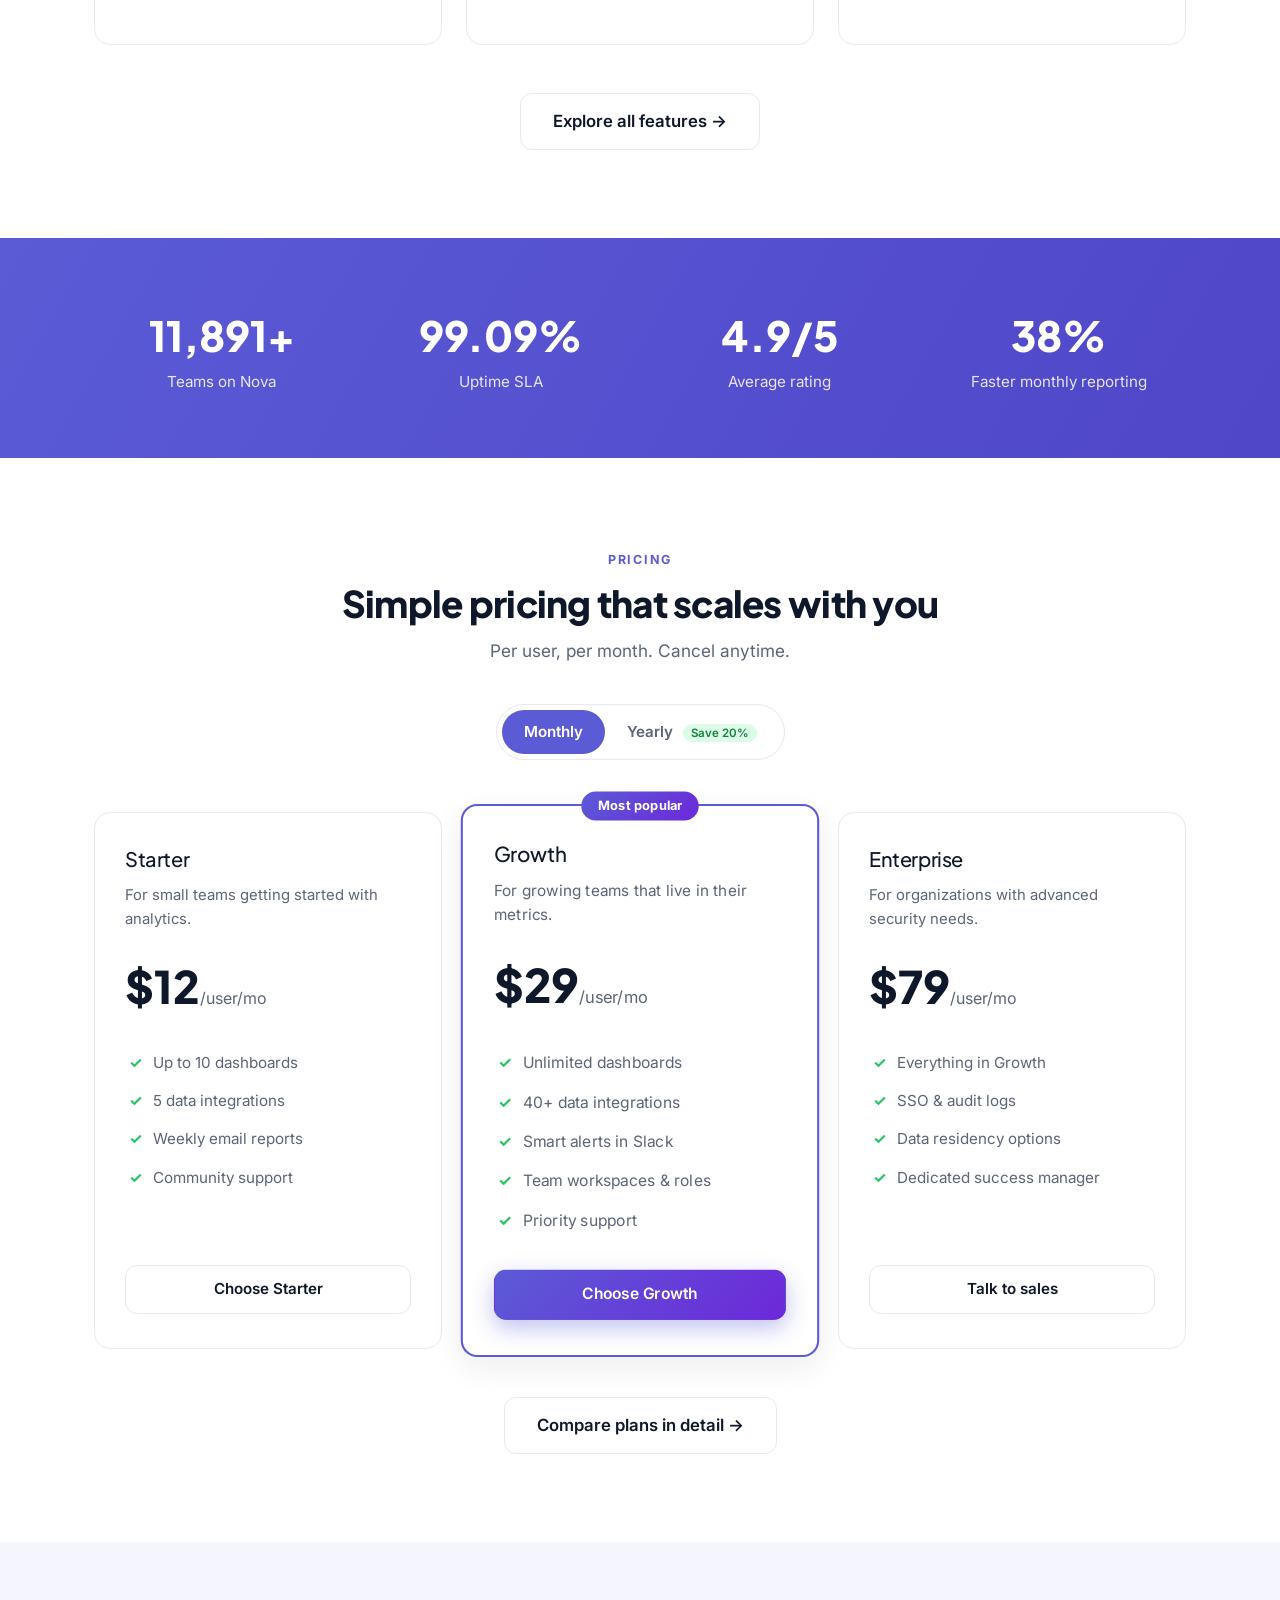
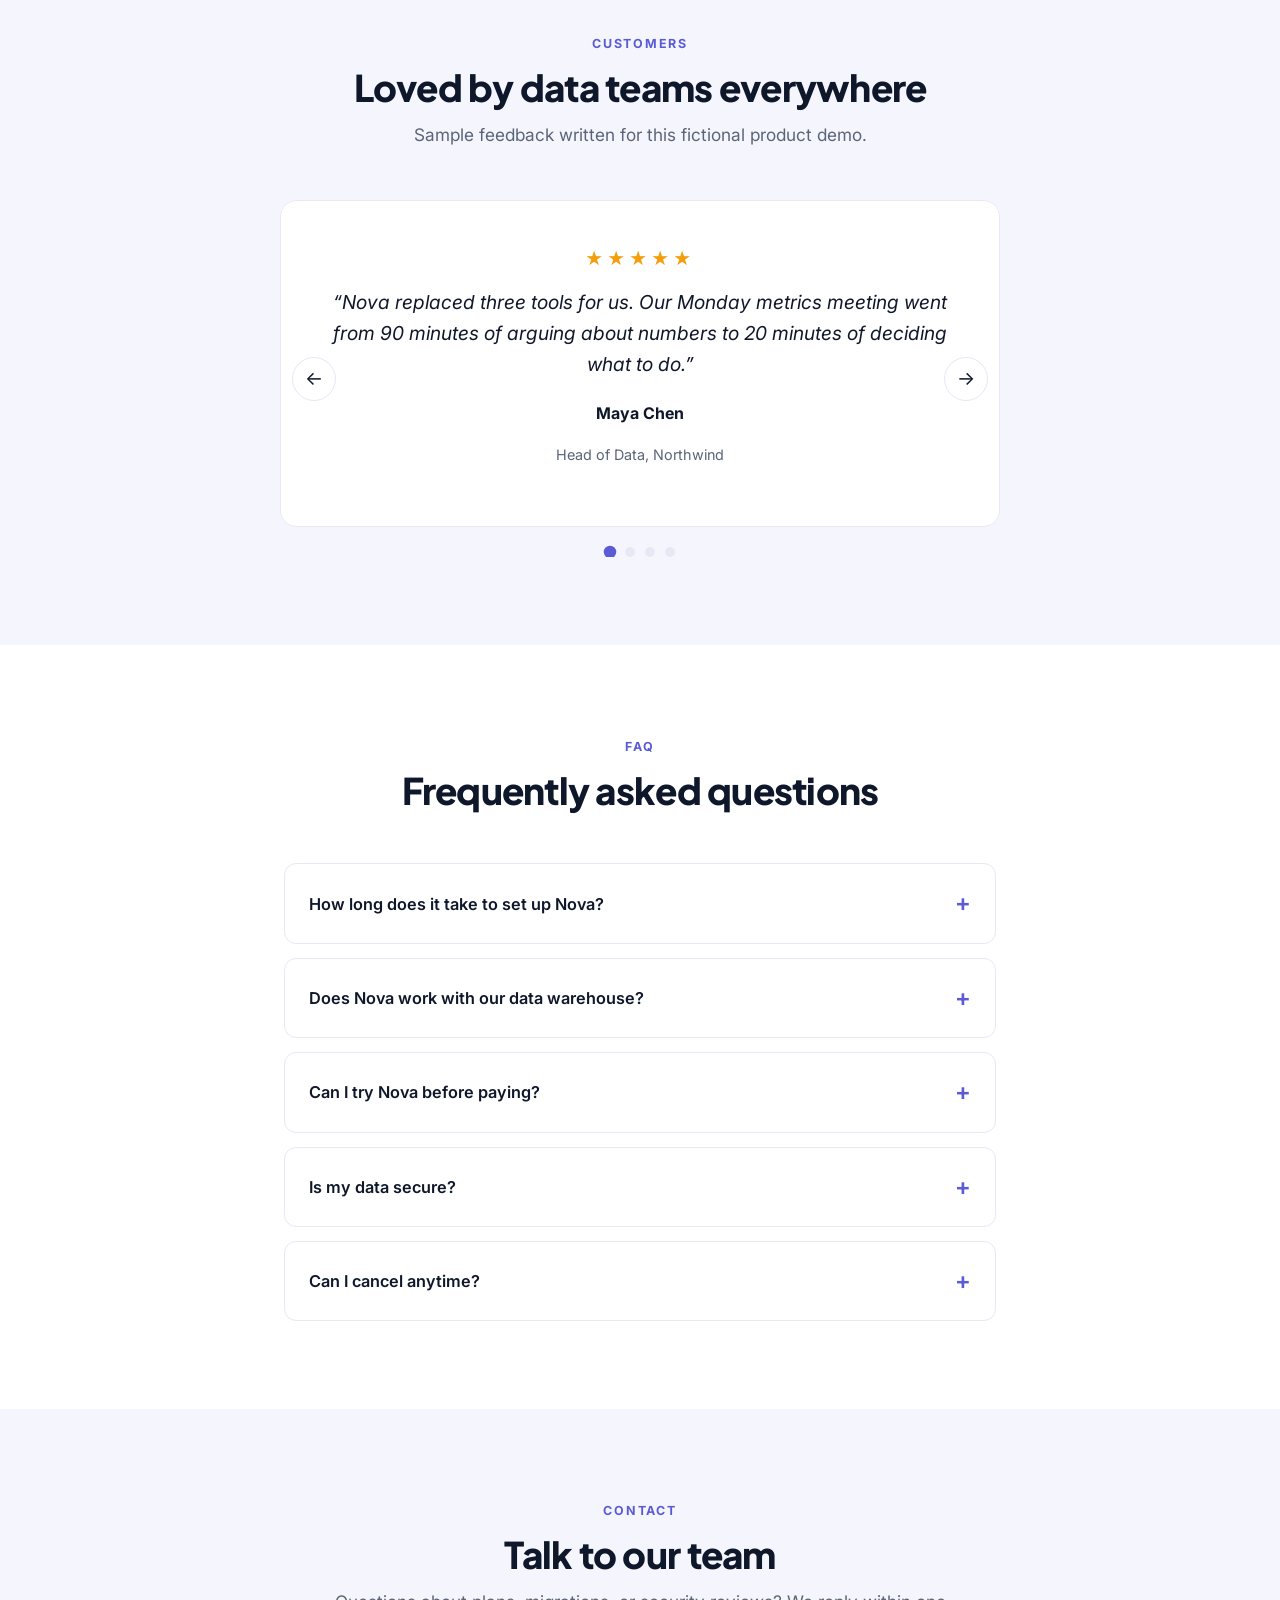
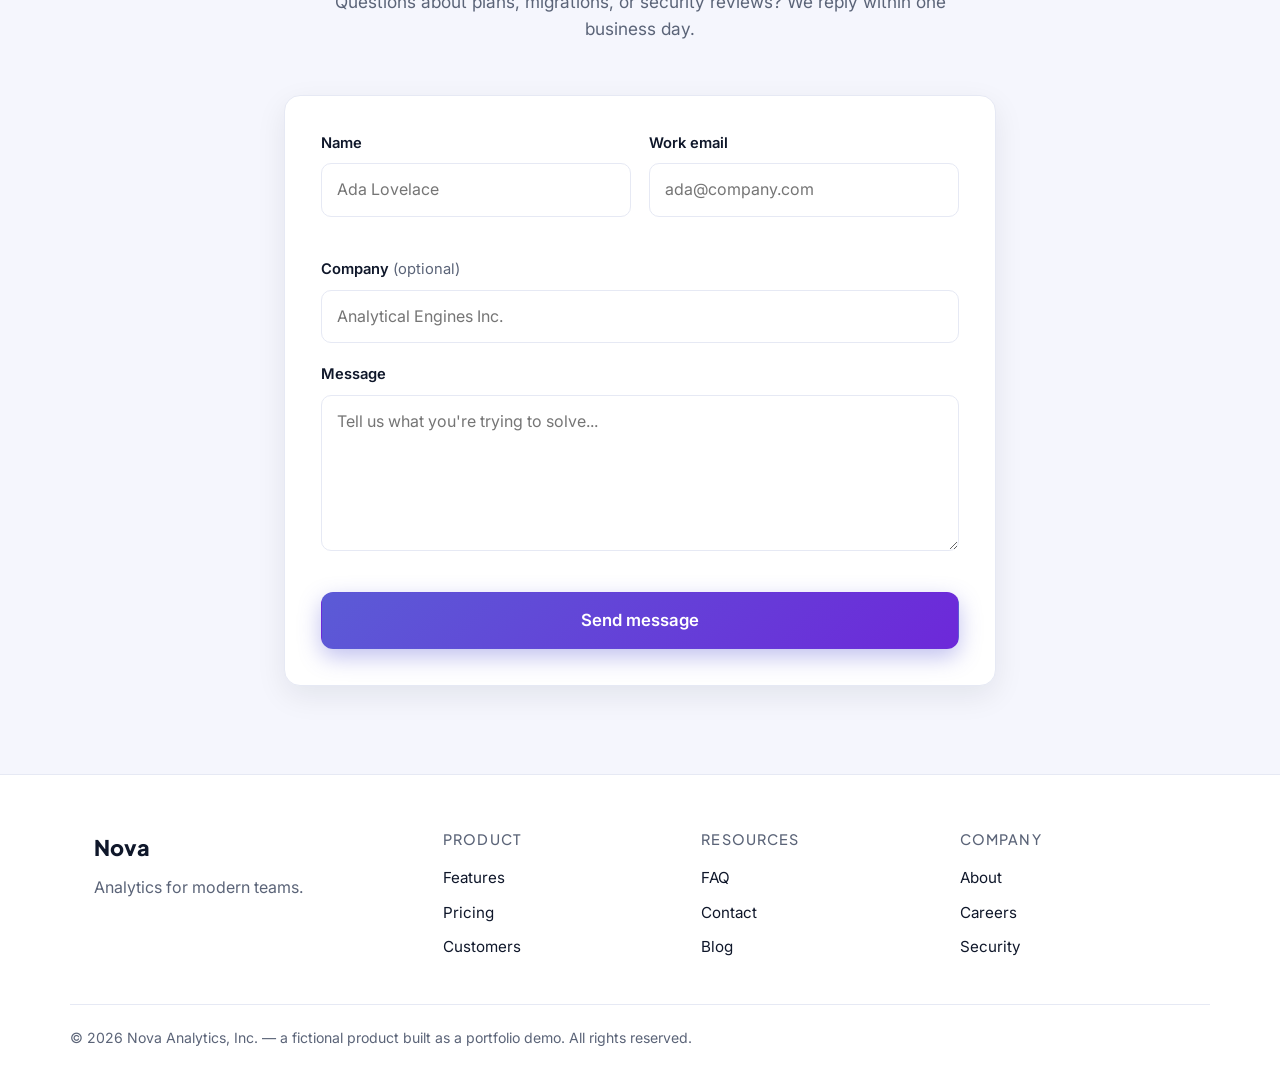
==== commit 4b5a7fe4: "Upgrade Nova: multi-page build, Bootstrap + animations, PHP lead-capture backend" ====
--- a/index.html
+++ b/index.html
@@ -5,12 +5,23 @@
   <meta name="viewport" content="width=device-width, initial-scale=1.0" />
   <meta name="description" content="Nova — analytics for modern teams. Dashboards, reports and alerts in one calm workspace." />
   <title>Nova — Analytics for modern teams</title>
+  <!-- Bootstrap 5 (layout + components) with custom CSS on top -->
+  <link href="https://cdn.jsdelivr.net/npm/bootstrap@5.3.3/dist/css/bootstrap.min.css" rel="stylesheet" crossorigin="anonymous" />
+  <link rel="preconnect" href="https://fonts.googleapis.com" />
+  <link rel="preconnect" href="https://fonts.gstatic.com" crossorigin />
+  <link href="https://fonts.googleapis.com/css2?family=Inter:wght@400;500;600;700;800&family=Plus+Jakarta+Sans:wght@600;700;800&display=swap" rel="stylesheet" />
   <link rel="stylesheet" href="style.css" />
+  <!--
+    Backend note: the contact form POSTs to contact.php, a plain dependency-free
+    PHP endpoint that saves leads to data/leads.json. It runs on any PHP host
+    (e.g. `php -S localhost:8000`). It does NOT run on GitHub Pages or file:// —
+    there the form shows a clearly-labelled demo success state instead.
+  -->
 </head>
 <body>
   <header id="siteHeader" class="site-header">
     <nav class="nav-inner" aria-label="Main navigation">
-      <a href="#home" class="logo" aria-label="Nova home">
+      <a href="index.html" class="logo" aria-label="Nova home">
         <svg width="28" height="28" viewBox="0 0 28 28" fill="none" aria-hidden="true">
           <circle cx="14" cy="14" r="13" stroke="currentColor" stroke-width="2.5"/>
           <circle cx="14" cy="14" r="5.5" fill="currentColor"/>
@@ -21,8 +32,8 @@
         <span></span><span></span><span></span>
       </button>
       <ul id="navLinks" class="nav-links">
-        <li><a href="#features">Features</a></li>
-        <li><a href="#pricing">Pricing</a></li>
+        <li><a href="features.html">Features</a></li>
+        <li><a href="pricing.html">Pricing</a></li>
         <li><a href="#testimonials">Customers</a></li>
         <li><a href="#faq">FAQ</a></li>
         <li><a href="#contact" class="btn btn-primary nav-cta">Get started</a></li>
@@ -50,7 +61,7 @@
           <p class="hero-sub">Nova brings your metrics, dashboards, and reports into one calm workspace — so your team spends less time hunting numbers and more time acting on them.</p>
           <div class="hero-ctas">
             <a href="#contact" class="btn btn-primary btn-lg">Start free trial</a>
-            <a href="#features" class="btn btn-ghost btn-lg">See how it works</a>
+            <a href="features.html" class="btn btn-ghost btn-lg">See how it works</a>
           </div>
           <p class="hero-note">Free 14-day trial &middot; No credit card required</p>
         </div>
@@ -80,17 +91,18 @@
     <!-- TRUSTED BY -->
     <section class="trusted">
       <div class="container">
-        <p class="trusted-label">Trusted by data teams at</p>
+        <p class="trusted-label">Sample customer strip — fictional companies, demo copy only</p>
         <div class="logo-row">
           <span>Northwind</span><span>Helios</span><span>Brightline</span><span>Copperfield</span><span>Alto Labs</span>
         </div>
       </div>
     </section>
 
-    <!-- FEATURES -->
+    <!-- FEATURES (preview — full detail on features.html) -->
     <section id="features" class="section">
       <div class="container">
         <div class="section-head reveal">
+          <span class="eyebrow">Features</span>
           <h2>Everything you need to understand your business</h2>
           <p>One platform for dashboards, reporting, and alerts — built for teams that move fast.</p>
         </div>
@@ -125,6 +137,9 @@
             <h3>Enterprise-grade security</h3>
             <p>SOC 2 Type II certified with SSO, audit logs, and region-pinned data residency for regulated teams.</p>
           </article>
+        </div>
+        <div class="text-center mt-5 reveal">
+          <a href="features.html" class="btn btn-ghost btn-lg">Explore all features &rarr;</a>
         </div>
       </div>
     </section>
@@ -139,10 +154,11 @@
       </div>
     </section>
 
-    <!-- PRICING -->
+    <!-- PRICING (preview — full detail on pricing.html) -->
     <section id="pricing" class="section">
       <div class="container">
         <div class="section-head reveal">
+          <span class="eyebrow">Pricing</span>
           <h2>Simple pricing that scales with you</h2>
           <p>Per user, per month. Cancel anytime.</p>
           <div class="billing-toggle" role="group" aria-label="Billing period">
@@ -190,6 +206,9 @@
             <a href="#contact" class="btn btn-ghost btn-block">Talk to sales</a>
           </article>
         </div>
+        <div class="text-center mt-5 reveal">
+          <a href="pricing.html" class="btn btn-ghost btn-lg">Compare plans in detail &rarr;</a>
+        </div>
       </div>
     </section>
 
@@ -197,8 +216,9 @@
     <section id="testimonials" class="section section-alt">
       <div class="container">
         <div class="section-head reveal">
+          <span class="eyebrow">Customers</span>
           <h2>Loved by data teams everywhere</h2>
-          <p>Real feedback from teams that switched to Nova.</p>
+          <p>Sample feedback written for this fictional product demo.</p>
         </div>
         <div class="carousel reveal" id="carousel">
           <div class="t-track" id="tTrack"></div>
@@ -213,6 +233,7 @@
     <section id="faq" class="section">
       <div class="container narrow">
         <div class="section-head reveal">
+          <span class="eyebrow">FAQ</span>
           <h2>Frequently asked questions</h2>
         </div>
         <div class="faq-list">
@@ -244,6 +265,7 @@
     <section id="contact" class="section section-alt">
       <div class="container narrow">
         <div class="section-head reveal">
+          <span class="eyebrow">Contact</span>
           <h2>Talk to our team</h2>
           <p>Questions about plans, migrations, or security reviews? We reply within one business day.</p>
         </div>
@@ -269,12 +291,13 @@
             <textarea id="cfMessage" name="message" rows="5" placeholder="Tell us what you're trying to solve..."></textarea>
             <small class="err" id="err-cfMessage"></small>
           </div>
-          <button type="submit" class="btn btn-primary btn-lg btn-block">Send message</button>
+          <button type="submit" class="btn btn-primary btn-lg btn-block" id="cfSubmit">Send message</button>
         </form>
         <div id="formSuccess" class="form-success" hidden>
           <div class="success-check">&#10003;</div>
-          <h3>Message sent!</h3>
-          <p>Thanks for reaching out — someone from our team will reply within one business day.</p>
+          <h3 id="formSuccessTitle">Message sent!</h3>
+          <p id="formSuccessText">Thanks for reaching out — someone from our team will reply within one business day.</p>
+          <p id="formDemoNote" class="demo-note" hidden>Demo mode — no backend connected. Your message was not sent or saved anywhere. On a PHP host, this form posts to contact.php and saves the lead to data/leads.json.</p>
         </div>
       </div>
     </section>
@@ -283,27 +306,28 @@
   <footer class="site-footer">
     <div class="container footer-grid">
       <div class="footer-brand">
-        <a href="#home" class="logo"><span>Nova</span></a>
+        <a href="index.html" class="logo"><span>Nova</span></a>
         <p>Analytics for modern teams.</p>
       </div>
       <div class="footer-col">
         <h4>Product</h4>
-        <a href="#features">Features</a><a href="#pricing">Pricing</a><a href="#testimonials">Customers</a>
+        <a href="features.html">Features</a><a href="pricing.html">Pricing</a><a href="#testimonials">Customers</a>
       </div>
       <div class="footer-col">
         <h4>Resources</h4>
-        <a href="#faq">FAQ</a><a href="#contact">Contact</a><a href="#home">Blog</a>
+        <a href="#faq">FAQ</a><a href="#contact">Contact</a><a href="index.html">Blog</a>
       </div>
       <div class="footer-col">
         <h4>Company</h4>
-        <a href="#home">About</a><a href="#home">Careers</a><a href="#home">Security</a>
+        <a href="index.html">About</a><a href="index.html">Careers</a><a href="index.html">Security</a>
       </div>
     </div>
     <div class="container footer-bottom">
-      <p>&copy; <span id="year"></span> Nova Analytics, Inc. All rights reserved.</p>
+      <p>&copy; <span id="year"></span> Nova Analytics, Inc. — a fictional product built as a portfolio demo. All rights reserved.</p>
     </div>
   </footer>
 
+  <script src="https://cdn.jsdelivr.net/npm/bootstrap@5.3.3/dist/js/bootstrap.bundle.min.js" crossorigin="anonymous"></script>
   <script src="script.js"></script>
 </body>
 </html>
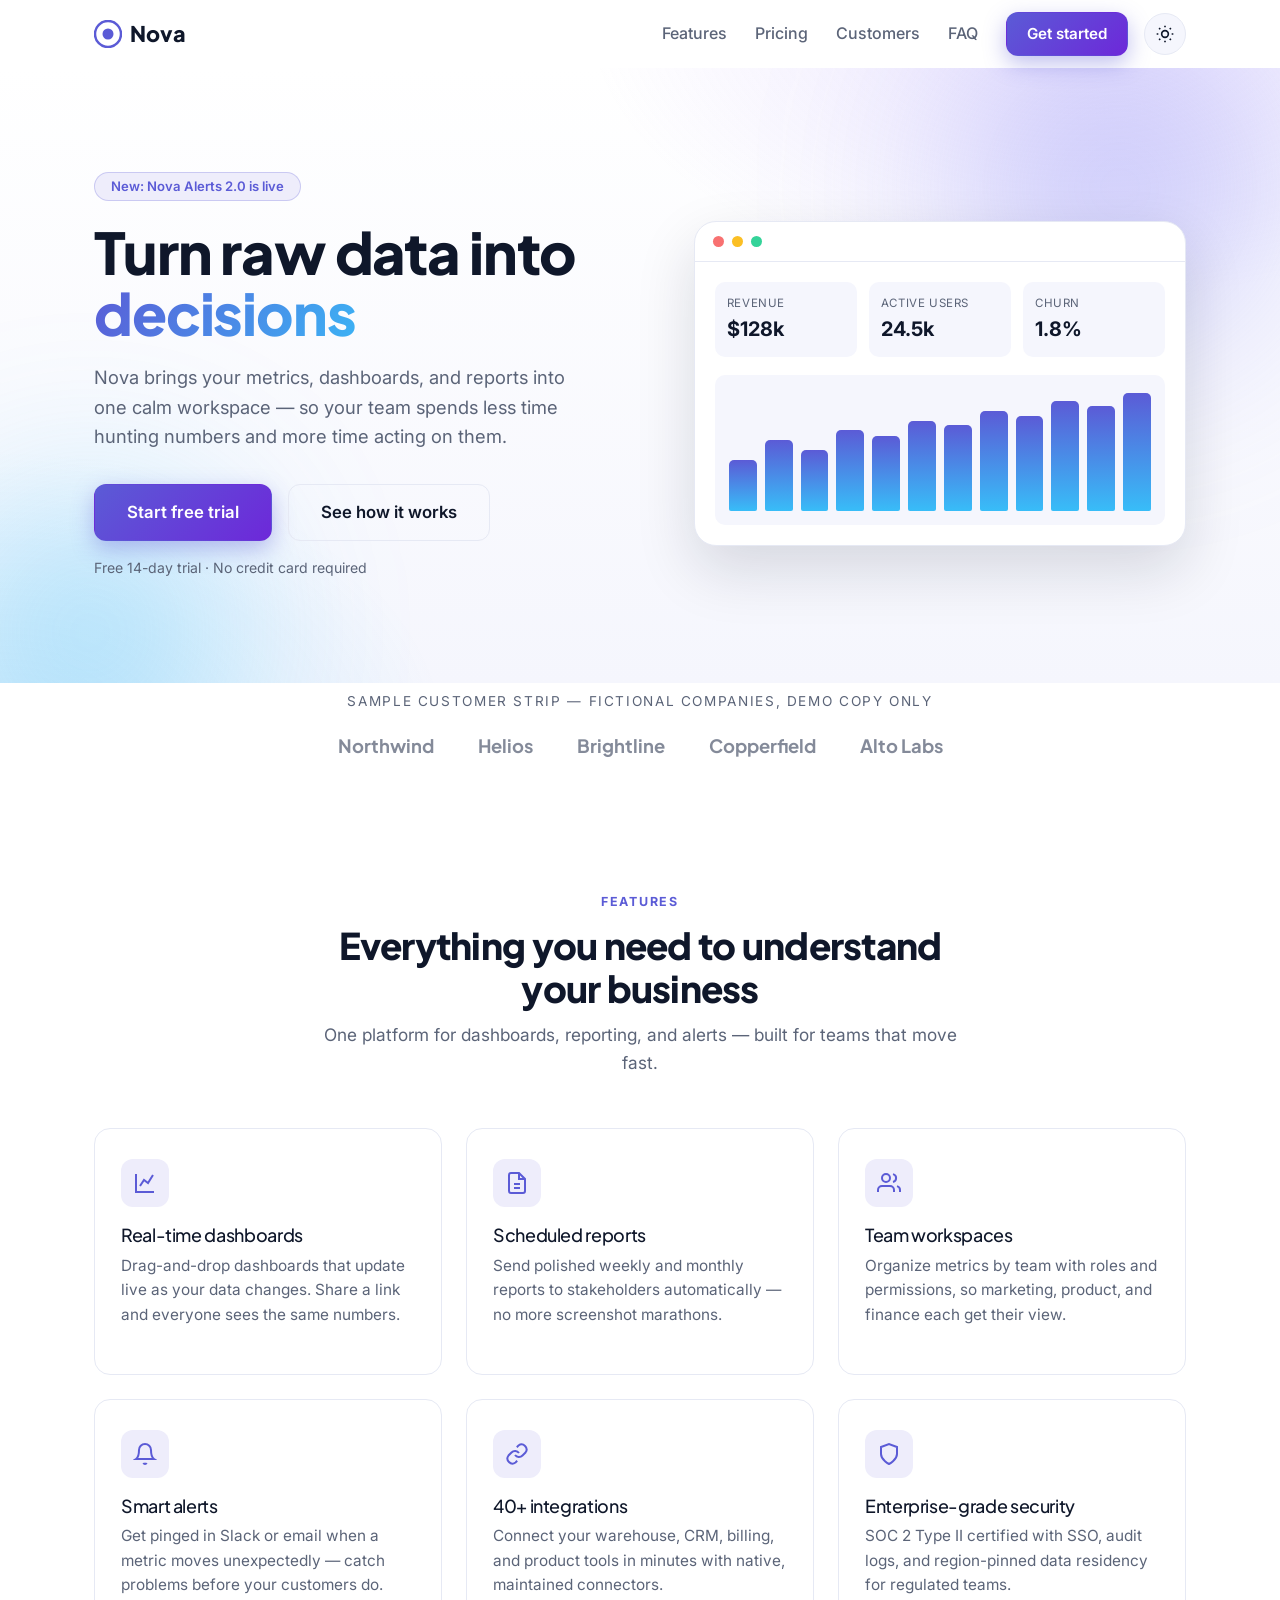
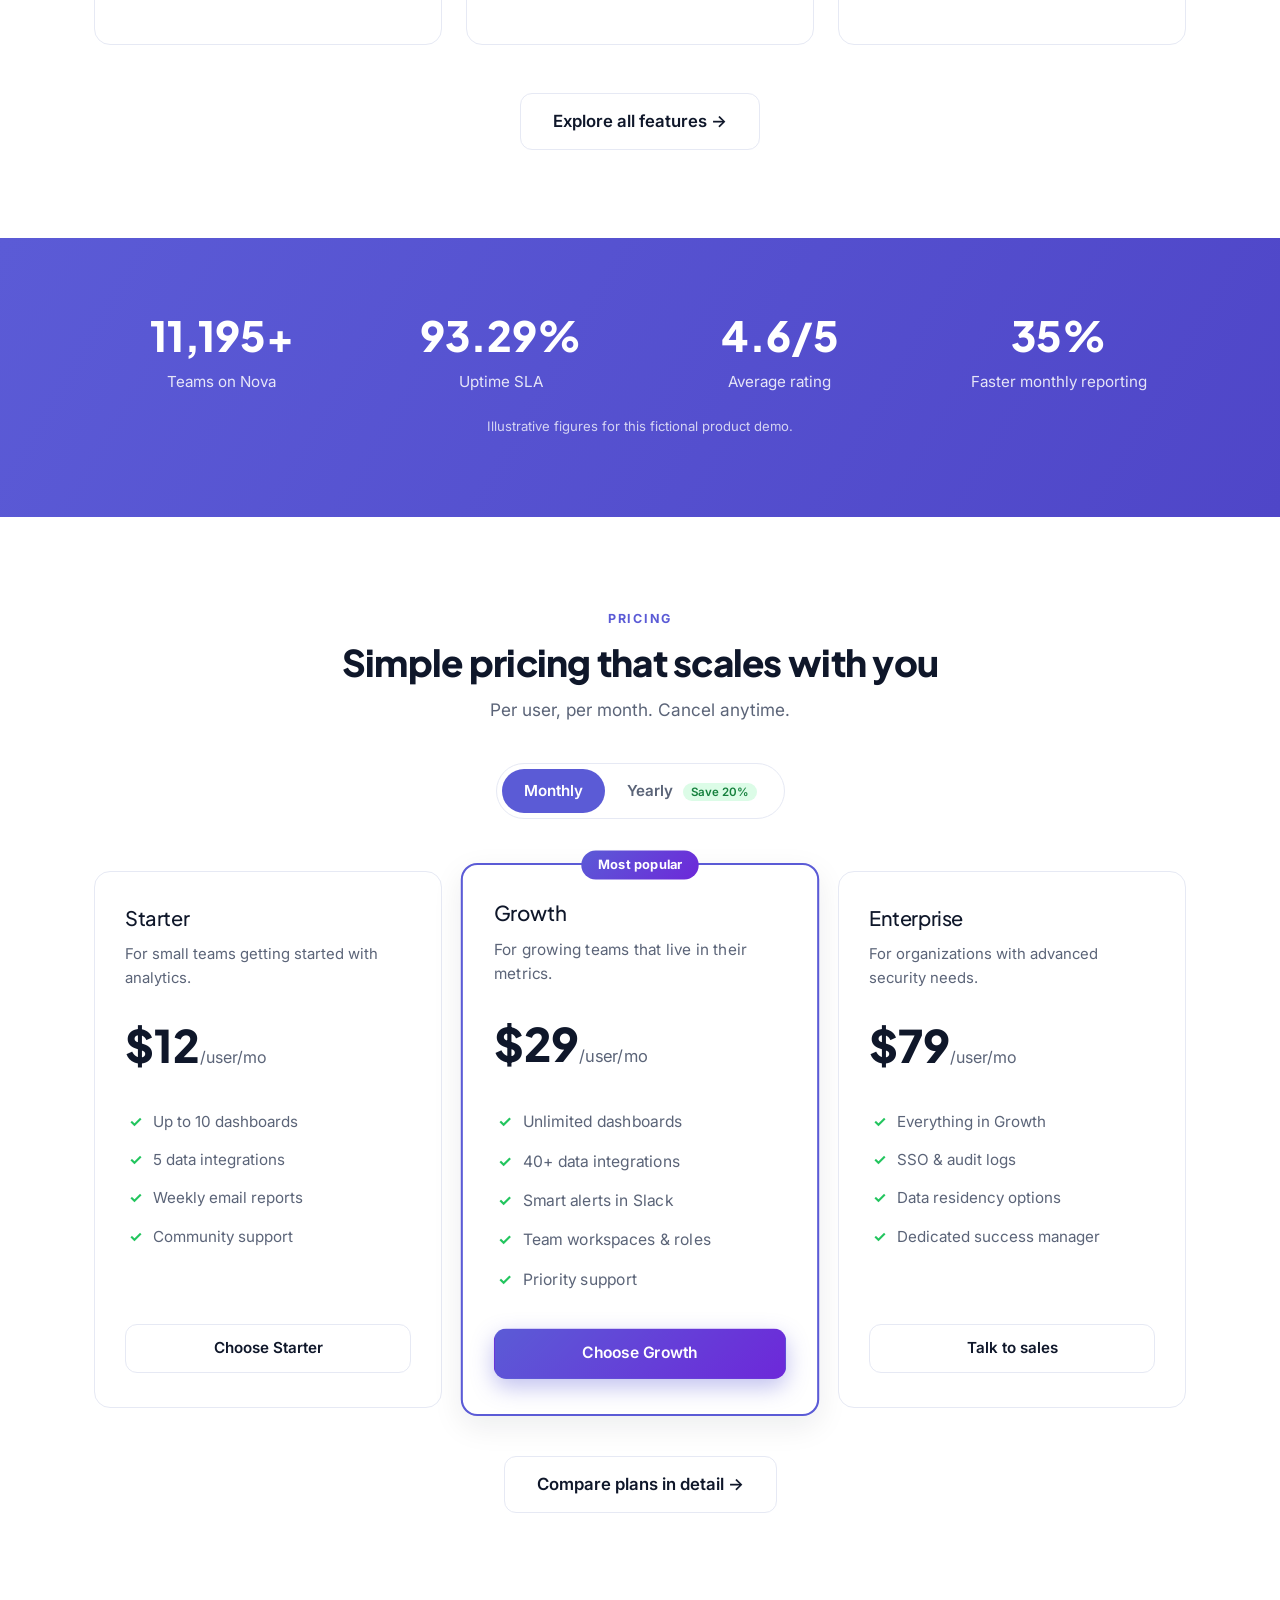
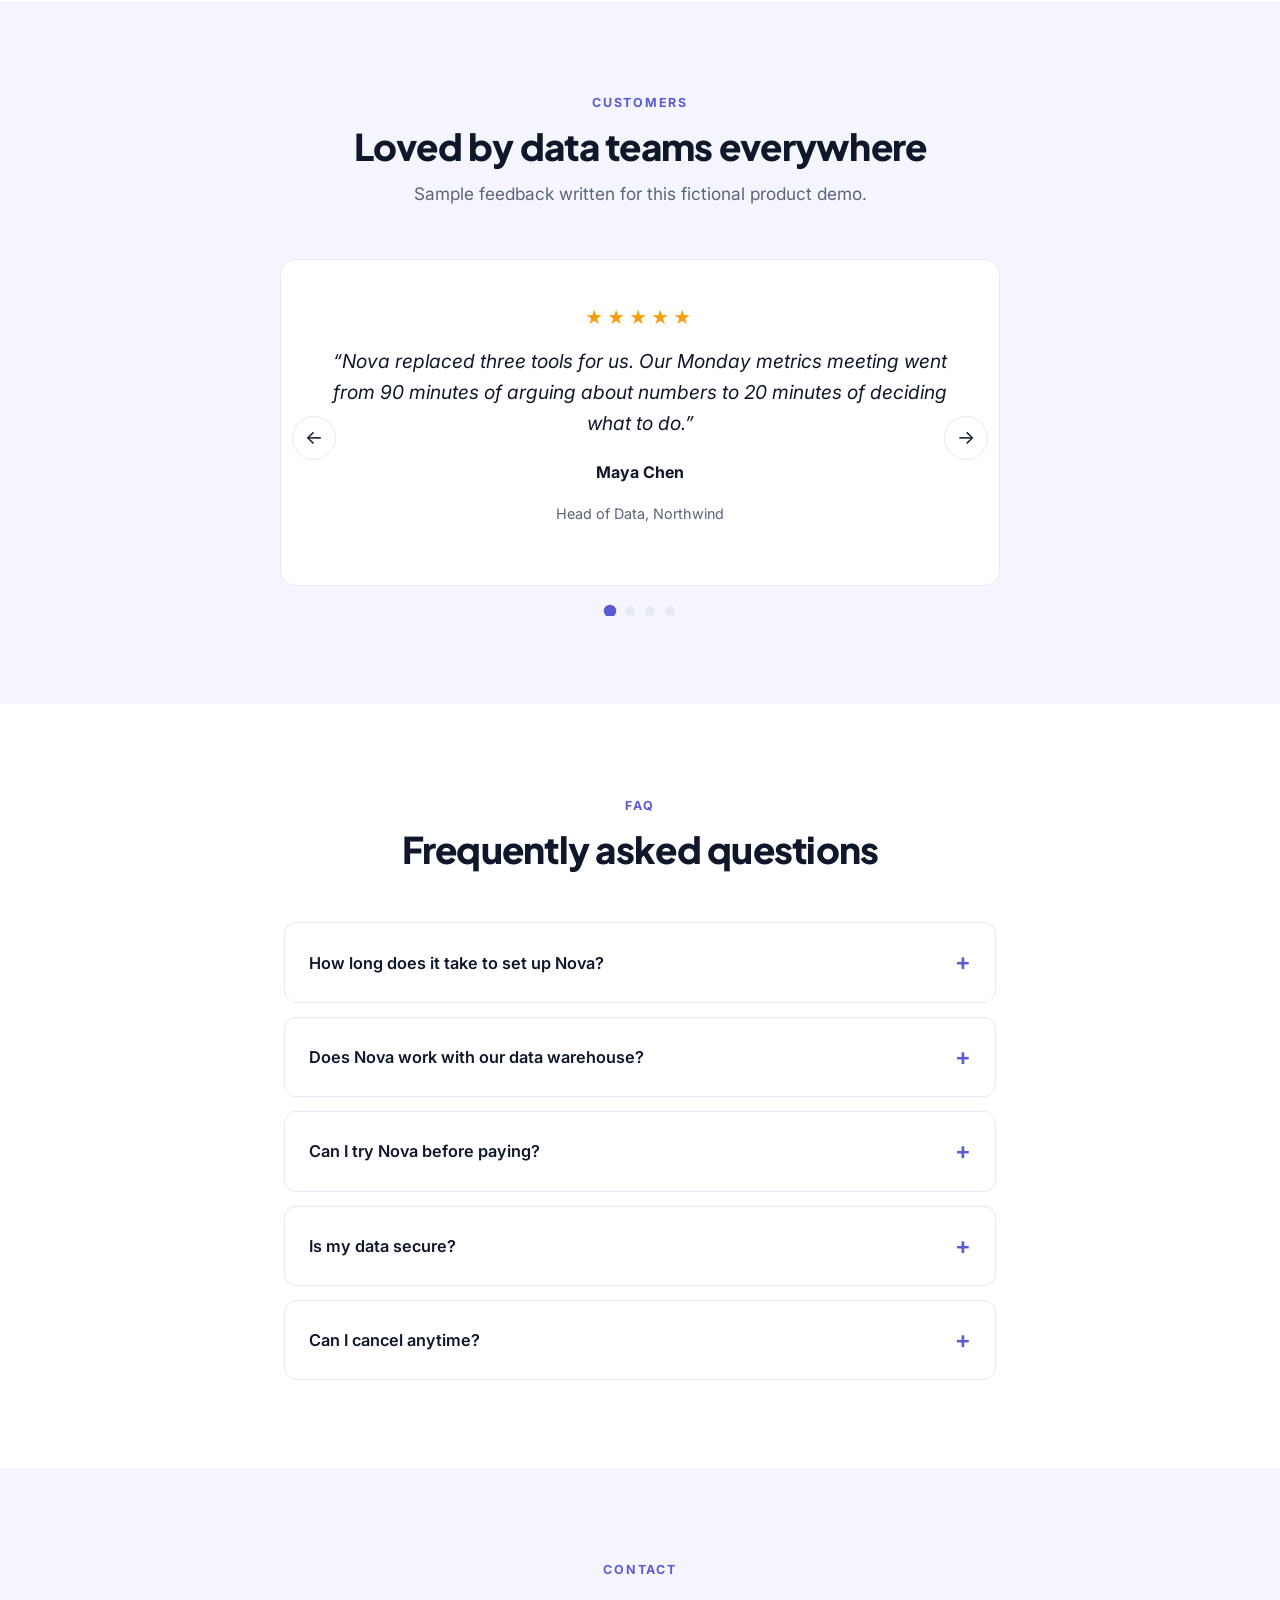
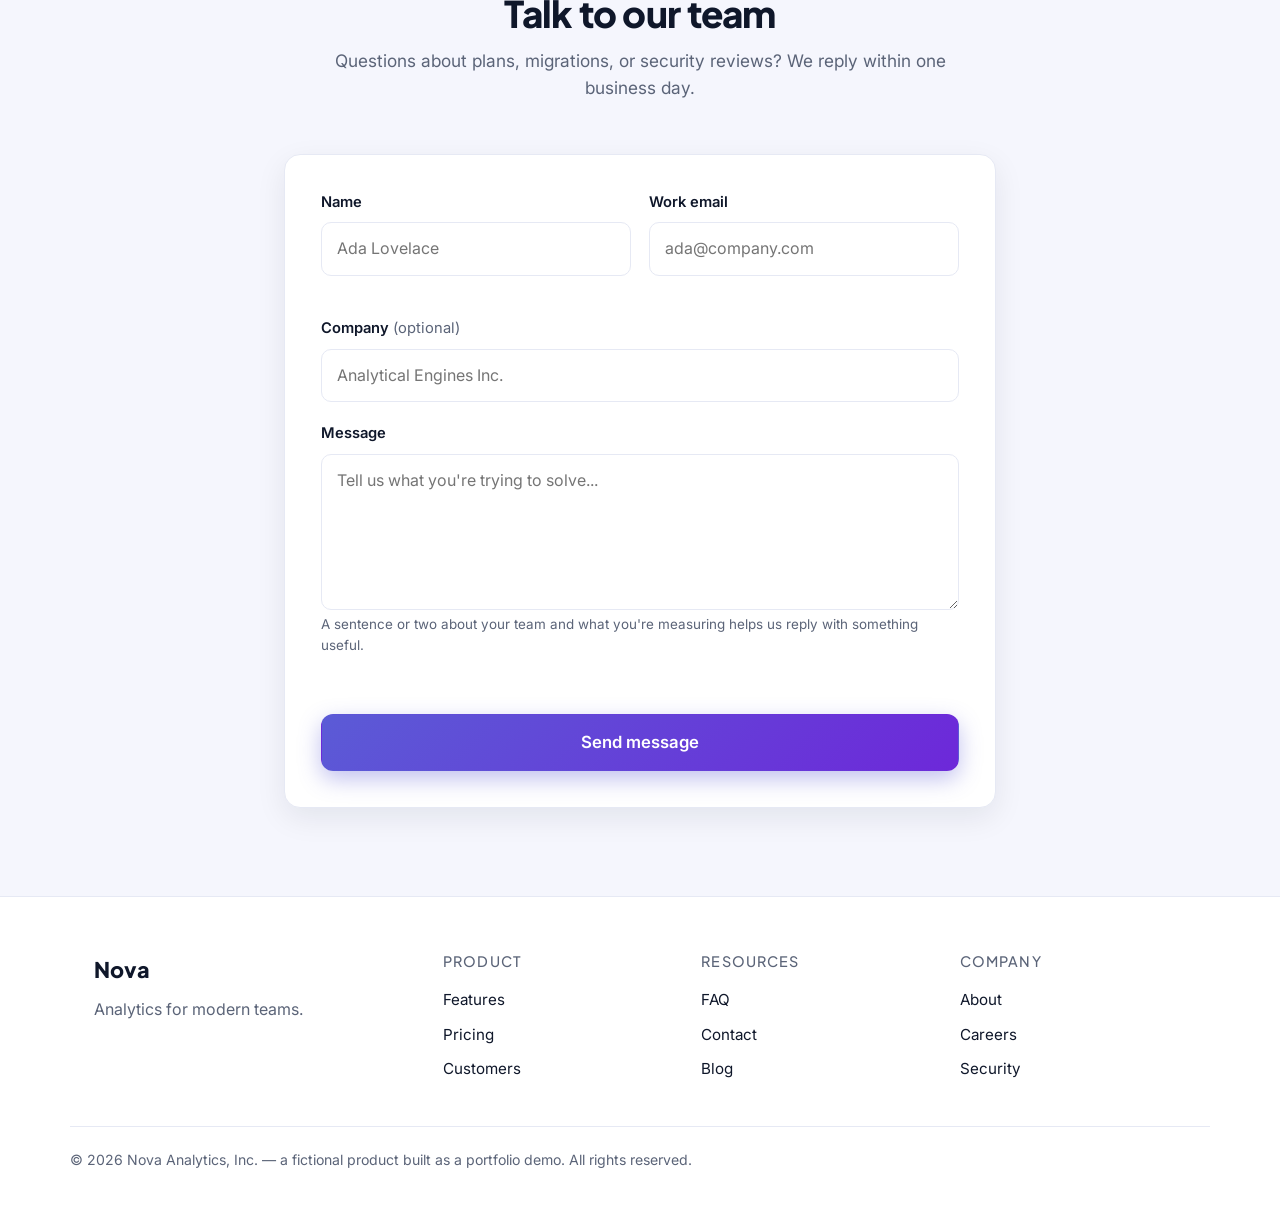
==== commit 306aa1f4: "Upgrade polish: animations, content, accessibility" ====
--- a/index.html
+++ b/index.html
@@ -19,6 +19,7 @@
   -->
 </head>
 <body>
+  <a class="skip-link" href="#main">Skip to main content</a>
   <header id="siteHeader" class="site-header">
     <nav class="nav-inner" aria-label="Main navigation">
       <a href="index.html" class="logo" aria-label="Nova home">
@@ -49,7 +50,7 @@
     </nav>
   </header>
 
-  <main>
+  <main id="main">
     <!-- HERO -->
     <section id="home" class="hero">
       <div class="blob blob-1" aria-hidden="true"></div>
@@ -108,32 +109,32 @@
         </div>
         <div class="feature-grid">
           <article class="feature-card reveal">
-            <div class="feature-icon"><svg width="24" height="24" viewBox="0 0 24 24" fill="none" stroke="currentColor" stroke-width="2"><path d="M3 3v18h18"/><path d="M7 15l4-6 4 3 5-8"/></svg></div>
+            <div class="feature-icon" aria-hidden="true"><svg width="24" height="24" viewBox="0 0 24 24" fill="none" stroke="currentColor" stroke-width="2"><path d="M3 3v18h18"/><path d="M7 15l4-6 4 3 5-8"/></svg></div>
             <h3>Real-time dashboards</h3>
             <p>Drag-and-drop dashboards that update live as your data changes. Share a link and everyone sees the same numbers.</p>
           </article>
           <article class="feature-card reveal">
-            <div class="feature-icon"><svg width="24" height="24" viewBox="0 0 24 24" fill="none" stroke="currentColor" stroke-width="2"><path d="M14 2H6a2 2 0 0 0-2 2v16a2 2 0 0 0 2 2h12a2 2 0 0 0 2-2V8z"/><path d="M14 2v6h6M9 13h6M9 17h6"/></svg></div>
+            <div class="feature-icon" aria-hidden="true"><svg width="24" height="24" viewBox="0 0 24 24" fill="none" stroke="currentColor" stroke-width="2"><path d="M14 2H6a2 2 0 0 0-2 2v16a2 2 0 0 0 2 2h12a2 2 0 0 0 2-2V8z"/><path d="M14 2v6h6M9 13h6M9 17h6"/></svg></div>
             <h3>Scheduled reports</h3>
             <p>Send polished weekly and monthly reports to stakeholders automatically — no more screenshot marathons.</p>
           </article>
           <article class="feature-card reveal">
-            <div class="feature-icon"><svg width="24" height="24" viewBox="0 0 24 24" fill="none" stroke="currentColor" stroke-width="2"><path d="M17 21v-2a4 4 0 0 0-4-4H5a4 4 0 0 0-4 4v2"/><circle cx="9" cy="7" r="4"/><path d="M23 21v-2a4 4 0 0 0-3-3.9M16 3.1a4 4 0 0 1 0 7.8"/></svg></div>
+            <div class="feature-icon" aria-hidden="true"><svg width="24" height="24" viewBox="0 0 24 24" fill="none" stroke="currentColor" stroke-width="2"><path d="M17 21v-2a4 4 0 0 0-4-4H5a4 4 0 0 0-4 4v2"/><circle cx="9" cy="7" r="4"/><path d="M23 21v-2a4 4 0 0 0-3-3.9M16 3.1a4 4 0 0 1 0 7.8"/></svg></div>
             <h3>Team workspaces</h3>
             <p>Organize metrics by team with roles and permissions, so marketing, product, and finance each get their view.</p>
           </article>
           <article class="feature-card reveal">
-            <div class="feature-icon"><svg width="24" height="24" viewBox="0 0 24 24" fill="none" stroke="currentColor" stroke-width="2"><path d="M18 8a6 6 0 0 0-12 0c0 7-3 9-3 9h18s-3-2-3-9"/><path d="M13.7 21a2 2 0 0 1-3.4 0"/></svg></div>
+            <div class="feature-icon" aria-hidden="true"><svg width="24" height="24" viewBox="0 0 24 24" fill="none" stroke="currentColor" stroke-width="2"><path d="M18 8a6 6 0 0 0-12 0c0 7-3 9-3 9h18s-3-2-3-9"/><path d="M13.7 21a2 2 0 0 1-3.4 0"/></svg></div>
             <h3>Smart alerts</h3>
             <p>Get pinged in Slack or email when a metric moves unexpectedly — catch problems before your customers do.</p>
           </article>
           <article class="feature-card reveal">
-            <div class="feature-icon"><svg width="24" height="24" viewBox="0 0 24 24" fill="none" stroke="currentColor" stroke-width="2"><path d="M10 13a5 5 0 0 0 7.5.5l3-3a5 5 0 0 0-7-7l-1.7 1.7"/><path d="M14 11a5 5 0 0 0-7.5-.5l-3 3a5 5 0 0 0 7 7l1.7-1.7"/></svg></div>
+            <div class="feature-icon" aria-hidden="true"><svg width="24" height="24" viewBox="0 0 24 24" fill="none" stroke="currentColor" stroke-width="2"><path d="M10 13a5 5 0 0 0 7.5.5l3-3a5 5 0 0 0-7-7l-1.7 1.7"/><path d="M14 11a5 5 0 0 0-7.5-.5l-3 3a5 5 0 0 0 7 7l1.7-1.7"/></svg></div>
             <h3>40+ integrations</h3>
             <p>Connect your warehouse, CRM, billing, and product tools in minutes with native, maintained connectors.</p>
           </article>
           <article class="feature-card reveal">
-            <div class="feature-icon"><svg width="24" height="24" viewBox="0 0 24 24" fill="none" stroke="currentColor" stroke-width="2"><path d="M12 22s8-4 8-10V5l-8-3-8 3v7c0 6 8 10 8 10z"/></svg></div>
+            <div class="feature-icon" aria-hidden="true"><svg width="24" height="24" viewBox="0 0 24 24" fill="none" stroke="currentColor" stroke-width="2"><path d="M12 22s8-4 8-10V5l-8-3-8 3v7c0 6 8 10 8 10z"/></svg></div>
             <h3>Enterprise-grade security</h3>
             <p>SOC 2 Type II certified with SSO, audit logs, and region-pinned data residency for regulated teams.</p>
           </article>
@@ -152,6 +153,7 @@
         <div class="stat reveal"><span class="stat-num" data-target="4.9" data-suffix="/5" data-decimals="1">0</span><span class="stat-label">Average rating</span></div>
         <div class="stat reveal"><span class="stat-num" data-target="38" data-suffix="%">0</span><span class="stat-label">Faster monthly reporting</span></div>
       </div>
+      <p class="stats-note">Illustrative figures for this fictional product demo.</p>
     </section>
 
     <!-- PRICING (preview — full detail on pricing.html) -->
@@ -162,8 +164,8 @@
           <h2>Simple pricing that scales with you</h2>
           <p>Per user, per month. Cancel anytime.</p>
           <div class="billing-toggle" role="group" aria-label="Billing period">
-            <button class="toggle-btn active" data-period="monthly">Monthly</button>
-            <button class="toggle-btn" data-period="yearly">Yearly <span class="save-tag">Save 20%</span></button>
+            <button class="toggle-btn active" data-period="monthly" aria-pressed="true">Monthly</button>
+            <button class="toggle-btn" data-period="yearly" aria-pressed="false">Yearly <span class="save-tag">Save 20%</span></button>
           </div>
         </div>
         <div class="pricing-grid">
@@ -220,7 +222,7 @@
           <h2>Loved by data teams everywhere</h2>
           <p>Sample feedback written for this fictional product demo.</p>
         </div>
-        <div class="carousel reveal" id="carousel">
+        <div class="carousel reveal" id="carousel" aria-roledescription="carousel" aria-label="Customer stories (sample quotes for this demo)">
           <div class="t-track" id="tTrack"></div>
           <button class="t-nav t-prev" id="tPrev" aria-label="Previous testimonial">&#8592;</button>
           <button class="t-nav t-next" id="tNext" aria-label="Next testimonial">&#8594;</button>
@@ -273,12 +275,12 @@
           <div class="form-row">
             <div class="form-group">
               <label for="cfName">Name</label>
-              <input type="text" id="cfName" name="name" placeholder="Ada Lovelace" autocomplete="name" />
+              <input type="text" id="cfName" name="name" placeholder="Ada Lovelace" autocomplete="name" aria-describedby="err-cfName" />
               <small class="err" id="err-cfName"></small>
             </div>
             <div class="form-group">
               <label for="cfEmail">Work email</label>
-              <input type="email" id="cfEmail" name="email" placeholder="ada@company.com" autocomplete="email" />
+              <input type="email" id="cfEmail" name="email" placeholder="ada@company.com" autocomplete="email" aria-describedby="err-cfEmail" />
               <small class="err" id="err-cfEmail"></small>
             </div>
           </div>
@@ -288,12 +290,13 @@
           </div>
           <div class="form-group">
             <label for="cfMessage">Message</label>
-            <textarea id="cfMessage" name="message" rows="5" placeholder="Tell us what you're trying to solve..."></textarea>
+            <textarea id="cfMessage" name="message" rows="5" placeholder="Tell us what you're trying to solve..." aria-describedby="cfMessageHelp err-cfMessage"></textarea>
+            <p class="form-helper" id="cfMessageHelp">A sentence or two about your team and what you're measuring helps us reply with something useful.</p>
             <small class="err" id="err-cfMessage"></small>
           </div>
           <button type="submit" class="btn btn-primary btn-lg btn-block" id="cfSubmit">Send message</button>
         </form>
-        <div id="formSuccess" class="form-success" hidden>
+        <div id="formSuccess" class="form-success" role="status" hidden>
           <div class="success-check">&#10003;</div>
           <h3 id="formSuccessTitle">Message sent!</h3>
           <p id="formSuccessText">Thanks for reaching out — someone from our team will reply within one business day.</p>
